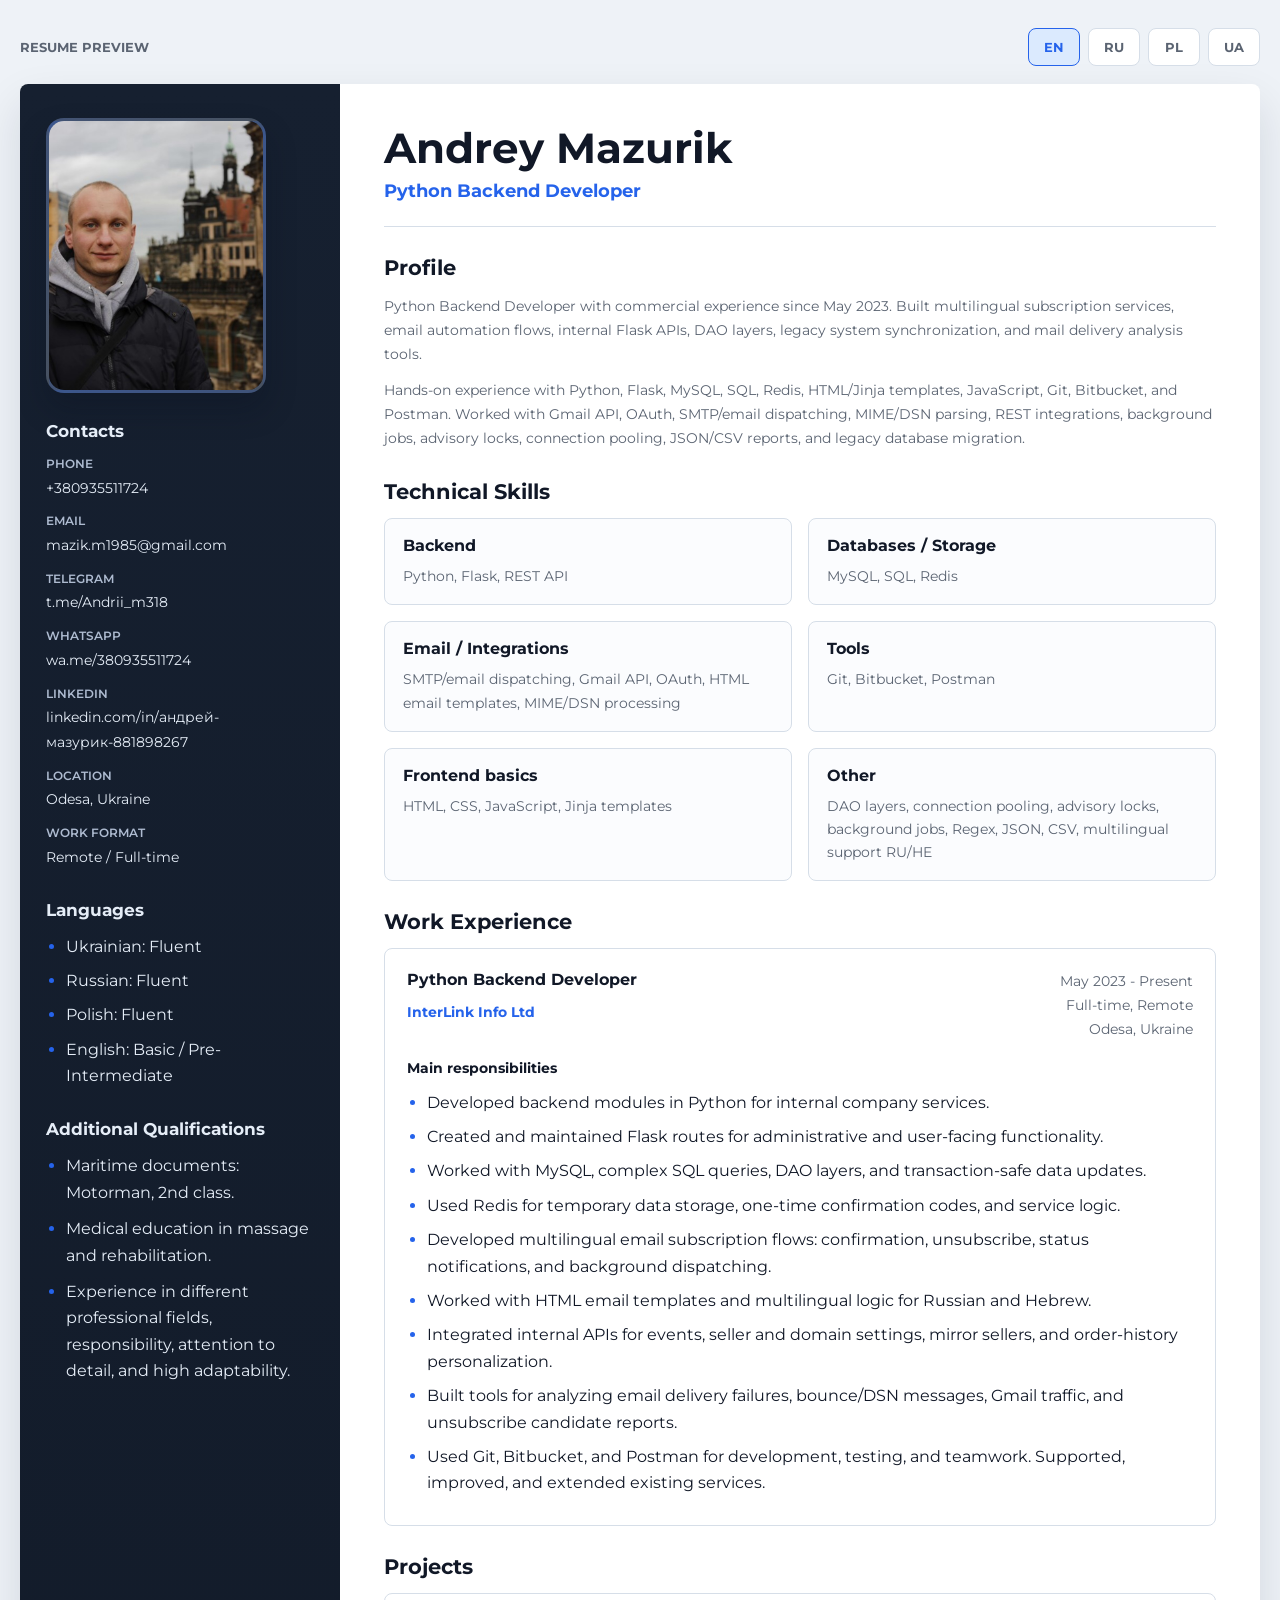
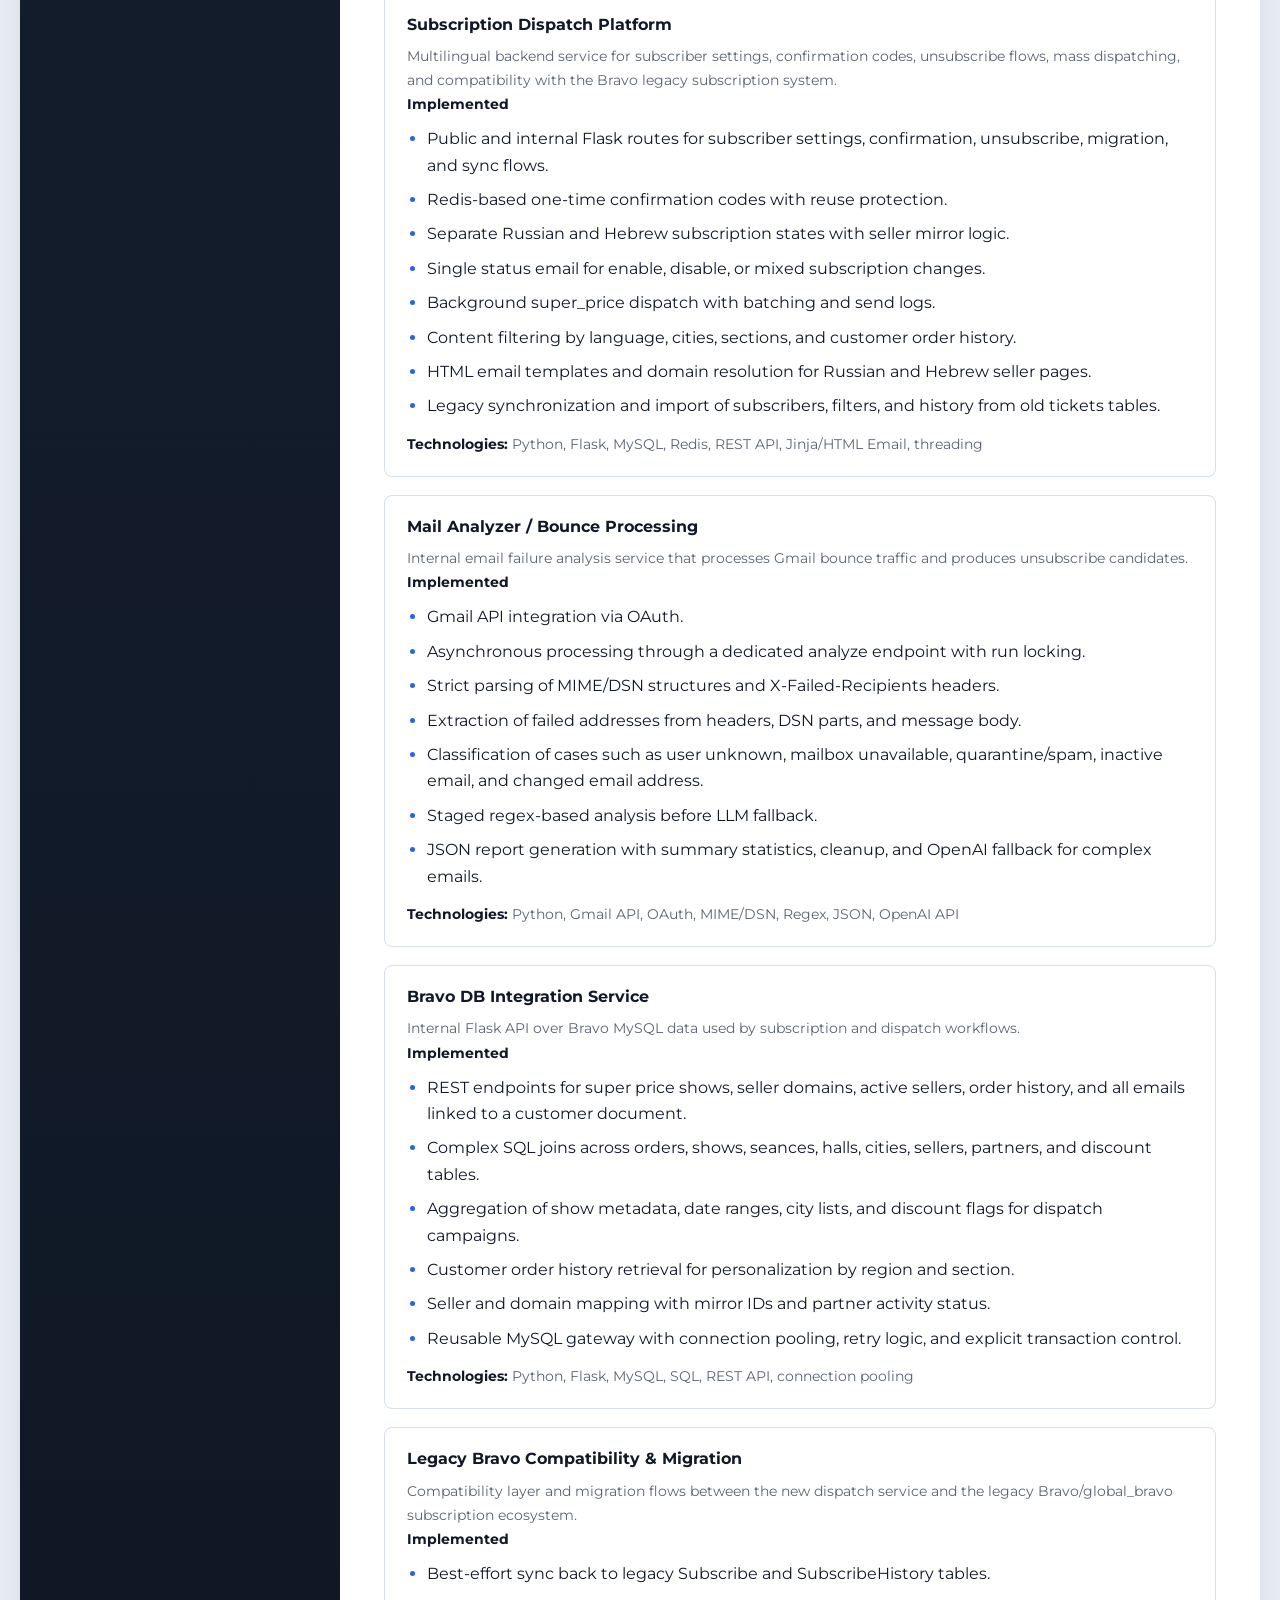
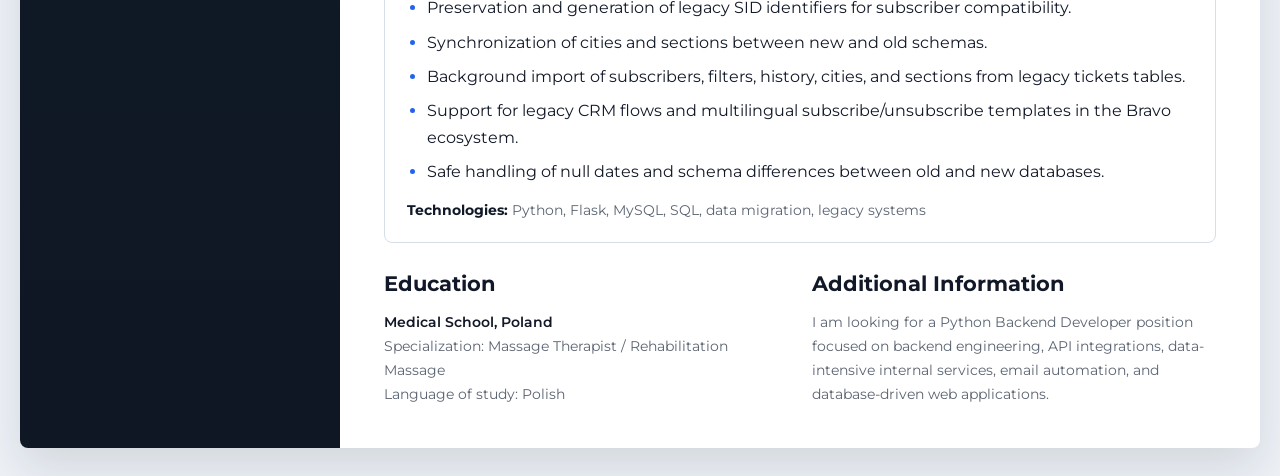
==== docs/en.html @ a4f43baf "Контактные данные!" ====
<!DOCTYPE html>
<html lang="en">
<head>
    <meta charset="UTF-8">
    <meta http-equiv="X-UA-Compatible" content="IE=edge">
    <meta name="viewport" content="width=device-width, initial-scale=1.0">
    <link rel="preconnect" href="https://fonts.googleapis.com">
    <link rel="preconnect" href="https://fonts.gstatic.com" crossorigin>
    <link href="https://fonts.googleapis.com/css2?family=Montserrat:wght@400;500;600;700&display=swap" rel="stylesheet">
    <link rel="stylesheet" href="static/styles/style.css">
    <title>Andrey Mazurik - Python Backend Developer</title>
</head>
<body>
<div class="page">
    <div class="toolbar">
        <p class="toolbar_title">Resume Preview</p>
        <nav class="language_switcher" aria-label="Language switcher">
            
            <a class="language_link active" href="en.html">
                EN
            </a>
            
            <a class="language_link" href="ru.html">
                RU
            </a>
            
            <a class="language_link" href="pl.html">
                PL
            </a>
            
            <a class="language_link" href="ua.html">
                UA
            </a>
            
        </nav>
    </div>

    <div class="main">
        <aside class="sidebar">
            <div class="photo_frame">
                <img
                    class="profile_photo"
                    src="static/images/profile.jpg"
                    alt="Andrey Mazurik"
                >
            </div>

            <div class="sidebar_block">
                <h3 class="sidebar_title">Contacts</h3>
                <div class="contact_list">
                    <p><span class="contact_label">Phone</span><a href="tel:+380935511724" class="contact_link">+380935511724</a></p>
                    <p><span class="contact_label">Email</span><a href="mailto:mazik.m1985@gmail.com" class="contact_link">mazik.m1985@gmail.com</a></p>
                    <p><span class="contact_label">Telegram</span><a href="https://t.me/Andrii_m318" class="contact_link" target="_blank" rel="noopener noreferrer">t.me/Andrii_m318</a></p>
                    <p><span class="contact_label">WhatsApp</span><a href="https://wa.me/380935511724" class="contact_link" target="_blank" rel="noopener noreferrer">wa.me/380935511724</a></p>
                    <p><span class="contact_label">LinkedIn</span><a href="https://www.linkedin.com/in/%D0%B0%D0%BD%D0%B4%D1%80%D0%B5%D0%B9-%D0%BC%D0%B0%D0%B7%D1%83%D1%80%D0%B8%D0%BA-881898267" class="contact_link" target="_blank" rel="noopener noreferrer">linkedin.com/in/андрей-мазурик-881898267</a></p>
                    <p><span class="contact_label">Location</span><span class="contact_text">Odesa, Ukraine</span></p>
                    <p><span class="contact_label">Work format</span><span class="contact_text">Remote / Full-time</span></p>
                </div>
            </div>

            <div class="sidebar_block">
                <h3 class="sidebar_title">Languages</h3>
                <ul class="tag_list">
                    <li>Ukrainian: Fluent</li>
                    <li>Russian: Fluent</li>
                    <li>Polish: Fluent</li>
                    <li>English: Basic / Pre-Intermediate</li>
                </ul>
            </div>

            <div class="sidebar_block">
                <h3 class="sidebar_title">Additional Qualifications</h3>
                <ul class="bullet_list compact">
                    <li>Maritime documents: Motorman, 2nd class.</li>
                    <li>Medical education in massage and rehabilitation.</li>
                    <li>Experience in different professional fields, responsibility, attention to detail, and high adaptability.</li>
                </ul>
            </div>
        </aside>

        <main class="main_content">
            <section class="hero">
                <h1 class="hero_name">Andrey Mazurik</h1>
                <p class="hero_role">Python Backend Developer</p>
            </section>

            <section class="content_section">
                <h2 class="section_title">Profile</h2>
                <p class="lead_text">Python Backend Developer with commercial experience since May 2023. Built multilingual subscription services, email automation flows, internal Flask APIs, DAO layers, legacy system synchronization, and mail delivery analysis tools.</p>
                <p class="body_text">Hands-on experience with Python, Flask, MySQL, SQL, Redis, HTML/Jinja templates, JavaScript, Git, Bitbucket, and Postman. Worked with Gmail API, OAuth, SMTP/email dispatching, MIME/DSN parsing, REST integrations, background jobs, advisory locks, connection pooling, JSON/CSV reports, and legacy database migration.</p>
            </section>

            <section class="content_section">
                <h2 class="section_title">Technical Skills</h2>
                <div class="skill_grid">
                    <div class="skill_group">
                        <h3>Backend</h3>
                        <p>Python, Flask, REST API</p>
                    </div>
                    <div class="skill_group">
                        <h3>Databases / Storage</h3>
                        <p>MySQL, SQL, Redis</p>
                    </div>
                    <div class="skill_group">
                        <h3>Email / Integrations</h3>
                        <p>SMTP/email dispatching, Gmail API, OAuth, HTML email templates, MIME/DSN processing</p>
                    </div>
                    <div class="skill_group">
                        <h3>Tools</h3>
                        <p>Git, Bitbucket, Postman</p>
                    </div>
                    <div class="skill_group">
                        <h3>Frontend basics</h3>
                        <p>HTML, CSS, JavaScript, Jinja templates</p>
                    </div>
                    <div class="skill_group">
                        <h3>Other</h3>
                        <p>DAO layers, connection pooling, advisory locks, background jobs, Regex, JSON, CSV, multilingual support RU/HE</p>
                    </div>
                </div>
            </section>

            <section class="content_section">
                <h2 class="section_title">Work Experience</h2>
                <article class="experience_card">
                    <div class="experience_header">
                        <div>
                            <h3 class="job_title">Python Backend Developer</h3>
                            <p class="company_name">InterLink Info Ltd</p>
                        </div>
                        <div class="job_meta">
                            <p>May 2023 - Present</p>
                            <p>Full-time, Remote</p>
                            <p>Odesa, Ukraine</p>
                        </div>
                    </div>
                    <p class="subheading">Main responsibilities</p>
                    <ul class="bullet_list">
                        <li>Developed backend modules in Python for internal company services.</li>
                        <li>Created and maintained Flask routes for administrative and user-facing functionality.</li>
                        <li>Worked with MySQL, complex SQL queries, DAO layers, and transaction-safe data updates.</li>
                        <li>Used Redis for temporary data storage, one-time confirmation codes, and service logic.</li>
                        <li>Developed multilingual email subscription flows: confirmation, unsubscribe, status notifications, and background dispatching.</li>
                        <li>Worked with HTML email templates and multilingual logic for Russian and Hebrew.</li>
                        <li>Integrated internal APIs for events, seller and domain settings, mirror sellers, and order-history personalization.</li>
                        <li>Built tools for analyzing email delivery failures, bounce/DSN messages, Gmail traffic, and unsubscribe candidate reports.</li>
                        <li>Used Git, Bitbucket, and Postman for development, testing, and teamwork. Supported, improved, and extended existing services.</li>
                    </ul>
                </article>
            </section>

            <section class="content_section">
                <h2 class="section_title">Projects</h2>

                <article class="project_card">
                    <h3 class="project_title">Subscription Dispatch Platform</h3>
                    <p class="body_text">Multilingual backend service for subscriber settings, confirmation codes, unsubscribe flows, mass dispatching, and compatibility with the Bravo legacy subscription system.</p>
                    <p class="subheading">Implemented</p>
                    <ul class="bullet_list">
                        <li>Public and internal Flask routes for subscriber settings, confirmation, unsubscribe, migration, and sync flows.</li>
                        <li>Redis-based one-time confirmation codes with reuse protection.</li>
                        <li>Separate Russian and Hebrew subscription states with seller mirror logic.</li>
                        <li>Single status email for enable, disable, or mixed subscription changes.</li>
                        <li>Background super_price dispatch with batching and send logs.</li>
                        <li>Content filtering by language, cities, sections, and customer order history.</li>
                        <li>HTML email templates and domain resolution for Russian and Hebrew seller pages.</li>
                        <li>Legacy synchronization and import of subscribers, filters, and history from old tickets tables.</li>
                    </ul>
                    <p class="technology_line"><span>Technologies:</span> Python, Flask, MySQL, Redis, REST API, Jinja/HTML Email, threading</p>
                </article>

                <article class="project_card">
                    <h3 class="project_title">Mail Analyzer / Bounce Processing</h3>
                    <p class="body_text">Internal email failure analysis service that processes Gmail bounce traffic and produces unsubscribe candidates.</p>
                    <p class="subheading">Implemented</p>
                    <ul class="bullet_list">
                        <li>Gmail API integration via OAuth.</li>
                        <li>Asynchronous processing through a dedicated analyze endpoint with run locking.</li>
                        <li>Strict parsing of MIME/DSN structures and X-Failed-Recipients headers.</li>
                        <li>Extraction of failed addresses from headers, DSN parts, and message body.</li>
                        <li>Classification of cases such as user unknown, mailbox unavailable, quarantine/spam, inactive email, and changed email address.</li>
                        <li>Staged regex-based analysis before LLM fallback.</li>
                        <li>JSON report generation with summary statistics, cleanup, and OpenAI fallback for complex emails.</li>
                    </ul>
                    <p class="technology_line"><span>Technologies:</span> Python, Gmail API, OAuth, MIME/DSN, Regex, JSON, OpenAI API</p>
                </article>

                <article class="project_card">
                    <h3 class="project_title">Bravo DB Integration Service</h3>
                    <p class="body_text">Internal Flask API over Bravo MySQL data used by subscription and dispatch workflows.</p>
                    <p class="subheading">Implemented</p>
                    <ul class="bullet_list">
                        <li>REST endpoints for super price shows, seller domains, active sellers, order history, and all emails linked to a customer document.</li>
                        <li>Complex SQL joins across orders, shows, seances, halls, cities, sellers, partners, and discount tables.</li>
                        <li>Aggregation of show metadata, date ranges, city lists, and discount flags for dispatch campaigns.</li>
                        <li>Customer order history retrieval for personalization by region and section.</li>
                        <li>Seller and domain mapping with mirror IDs and partner activity status.</li>
                        <li>Reusable MySQL gateway with connection pooling, retry logic, and explicit transaction control.</li>
                    </ul>
                    <p class="technology_line"><span>Technologies:</span> Python, Flask, MySQL, SQL, REST API, connection pooling</p>
                </article>

                <article class="project_card">
                    <h3 class="project_title">Legacy Bravo Compatibility &amp; Migration</h3>
                    <p class="body_text">Compatibility layer and migration flows between the new dispatch service and the legacy Bravo/global_bravo subscription ecosystem.</p>
                    <p class="subheading">Implemented</p>
                    <ul class="bullet_list">
                        <li>Best-effort sync back to legacy Subscribe and SubscribeHistory tables.</li>
                        <li>Preservation and generation of legacy SID identifiers for subscriber compatibility.</li>
                        <li>Synchronization of cities and sections between new and old schemas.</li>
                        <li>Background import of subscribers, filters, history, cities, and sections from legacy tickets tables.</li>
                        <li>Support for legacy CRM flows and multilingual subscribe/unsubscribe templates in the Bravo ecosystem.</li>
                        <li>Safe handling of null dates and schema differences between old and new databases.</li>
                    </ul>
                    <p class="technology_line"><span>Technologies:</span> Python, Flask, MySQL, SQL, data migration, legacy systems</p>
                </article>
            </section>

            <section class="content_section two_column">
                <div>
                    <h2 class="section_title">Education</h2>
                    <p class="body_text strong">Medical School, Poland</p>
                    <p class="body_text">Specialization: Massage Therapist / Rehabilitation Massage</p>
                    <p class="body_text">Language of study: Polish</p>
                </div>
                <div>
                    <h2 class="section_title">Additional Information</h2>
                    <p class="body_text">I am looking for a Python Backend Developer position focused on backend engineering, API integrations, data-intensive internal services, email automation, and database-driven web applications.</p>
                </div>
            </section>
        </main>
    </div>
</div>
</body>
</html>
---- docs/static/styles/style.css ----
:root {
    --page-bg: #eef2f7;
    --surface: #ffffff;
    --sidebar-bg: #162030;
    --sidebar-bg-strong: #0f1724;
    --border: #d6dee8;
    --accent: #2563eb;
    --accent-soft: #dbeafe;
    --text: #111827;
    --text-muted: #5b6472;
    --sidebar-text: #e5edf7;
    --sidebar-muted: #aebbd0;
    --shadow: 0 20px 45px rgba(15, 23, 42, 0.12);
}

* {
    box-sizing: border-box;
}

body {
    margin: 0;
    min-height: 100vh;
    background: var(--page-bg);
    color: var(--text);
    font-family: "Montserrat", sans-serif;
}

a {
    color: inherit;
}

.page {
    width: min(1240px, calc(100% - 32px));
    margin: 28px auto;
}

.toolbar {
    display: flex;
    align-items: center;
    justify-content: space-between;
    gap: 16px;
    margin-bottom: 18px;
}

.toolbar_title {
    margin: 0;
    color: var(--text-muted);
    font-size: 13px;
    font-weight: 700;
    text-transform: uppercase;
}

.language_switcher {
    display: flex;
    flex-wrap: wrap;
    gap: 8px;
}

.language_link {
    display: inline-flex;
    align-items: center;
    justify-content: center;
    min-width: 52px;
    padding: 10px 14px;
    border: 1px solid var(--border);
    border-radius: 8px;
    background: var(--surface);
    color: var(--text-muted);
    text-decoration: none;
    font-size: 13px;
    font-weight: 700;
    transition: 0.2s ease;
}

.language_link:hover,
.language_link.active {
    border-color: var(--accent);
    background: var(--accent-soft);
    color: var(--accent);
}

.main {
    display: grid;
    grid-template-columns: 320px minmax(0, 1fr);
    background: var(--surface);
    border-radius: 8px;
    box-shadow: var(--shadow);
    overflow: hidden;
}

.sidebar {
    padding: 34px 26px;
    background: linear-gradient(180deg, var(--sidebar-bg) 0%, var(--sidebar-bg-strong) 100%);
    color: var(--sidebar-text);
}

.photo_frame {
    width: min(100%, 220px);
    aspect-ratio: 4 / 5;
    margin-bottom: 28px;
    border: 3px solid rgba(255, 255, 255, 0.14);
    border-radius: 18px;
    overflow: hidden;
    background: linear-gradient(135deg, rgba(37, 99, 235, 0.4), rgba(100, 116, 139, 0.25));
    box-shadow: 0 16px 30px rgba(8, 15, 28, 0.28);
}

.profile_photo {
    display: block;
    width: 100%;
    height: 100%;
    object-fit: cover;
    object-position: center 18%;
}

.sidebar_block + .sidebar_block {
    margin-top: 30px;
}

.sidebar_title {
    margin: 0 0 14px;
    font-size: 17px;
    font-weight: 700;
}

.contact_list p {
    margin: 0 0 12px;
    line-height: 1.55;
}

.contact_label {
    display: block;
    margin-bottom: 2px;
    color: var(--sidebar-muted);
    font-size: 12px;
    font-weight: 600;
    text-transform: uppercase;
}

.contact_link,
.contact_text {
    color: var(--sidebar-text);
    font-size: 14px;
    line-height: 1.55;
    text-decoration: none;
    word-break: break-word;
}

.contact_link:hover {
    color: #ffffff;
}

.tag_list,
.bullet_list {
    margin: 0;
    padding-left: 20px;
}

.tag_list li,
.bullet_list li {
    margin-bottom: 8px;
    line-height: 1.65;
}

.tag_list li::marker,
.bullet_list li::marker {
    color: var(--accent);
}

.main_content {
    padding: 42px 44px;
}

.hero {
    padding-bottom: 24px;
    border-bottom: 1px solid var(--border);
}

.hero_name {
    margin: 0;
    font-size: clamp(32px, 4vw, 42px);
    line-height: 1.05;
}

.hero_role {
    margin: 10px 0 0;
    color: var(--accent);
    font-size: 18px;
    font-weight: 700;
}

.content_section {
    padding-top: 28px;
}

.section_title {
    margin: 0 0 14px;
    font-size: 21px;
    font-weight: 700;
}

.lead_text,
.body_text,
.subheading,
.job_meta p,
.company_name,
.technology_line {
    font-size: 14px;
    line-height: 1.72;
}

.lead_text,
.body_text,
.job_meta p,
.technology_line {
    margin: 0;
    color: var(--text-muted);
}

.lead_text + .body_text {
    margin-top: 12px;
}

.strong {
    color: var(--text);
    font-weight: 600;
}

.skill_grid {
    display: grid;
    grid-template-columns: repeat(2, minmax(0, 1fr));
    gap: 16px;
}

.skill_group {
    padding: 16px 18px;
    border: 1px solid var(--border);
    border-radius: 8px;
    background: #fbfcfe;
}

.skill_group h3,
.project_title,
.job_title {
    margin: 0 0 8px;
    font-size: 16px;
    line-height: 1.4;
}

.skill_group p {
    margin: 0;
    color: var(--text-muted);
    font-size: 14px;
    line-height: 1.65;
}

.experience_card,
.project_card {
    padding: 20px 22px;
    border: 1px solid var(--border);
    border-radius: 8px;
    background: #ffffff;
}

.project_card + .project_card {
    margin-top: 18px;
}

.experience_header {
    display: flex;
    align-items: flex-start;
    justify-content: space-between;
    gap: 18px;
    margin-bottom: 14px;
}

.company_name {
    margin: 0;
    color: var(--accent);
    font-weight: 700;
}

.job_meta {
    min-width: 190px;
}

.job_meta p {
    margin: 0;
    text-align: right;
}

.subheading {
    margin: 0 0 10px;
    color: var(--text);
    font-weight: 700;
}

.technology_line {
    margin-top: 12px;
}

.technology_line span {
    color: var(--text);
    font-weight: 700;
}

.two_column {
    display: grid;
    grid-template-columns: repeat(2, minmax(0, 1fr));
    gap: 24px;
}

.compact li {
    margin-bottom: 10px;
}

@media (max-width: 980px) {
    .main {
        grid-template-columns: 1fr;
    }

    .main_content,
    .sidebar {
        padding: 28px 22px;
    }

    .skill_grid,
    .two_column {
        grid-template-columns: 1fr;
    }
}

@media (max-width: 720px) {
    .page {
        width: min(100%, calc(100% - 20px));
        margin: 12px auto 24px;
    }

    .toolbar {
        align-items: flex-start;
        flex-direction: column;
    }

    .experience_header {
        flex-direction: column;
    }

    .job_meta {
        min-width: auto;
    }

    .job_meta p {
        text-align: left;
    }

    .photo_frame {
        width: min(100%, 180px);
    }
}
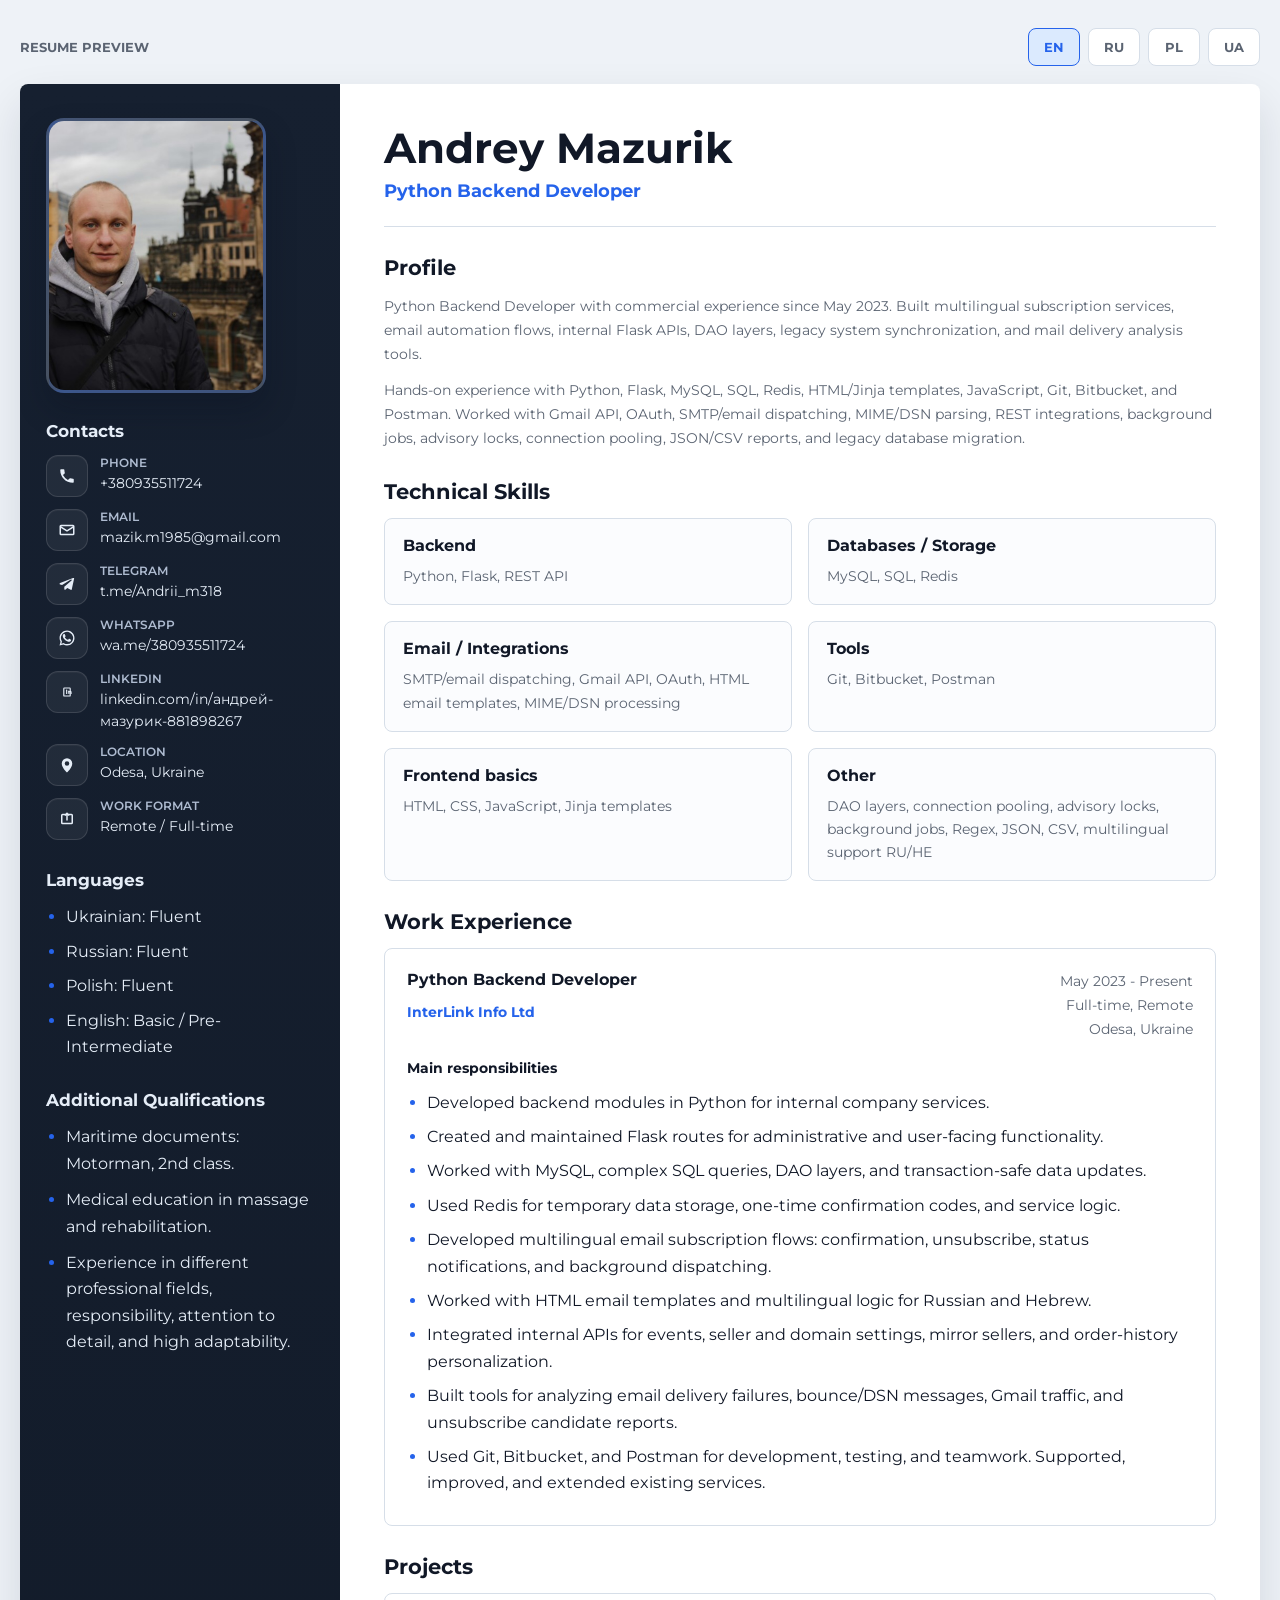
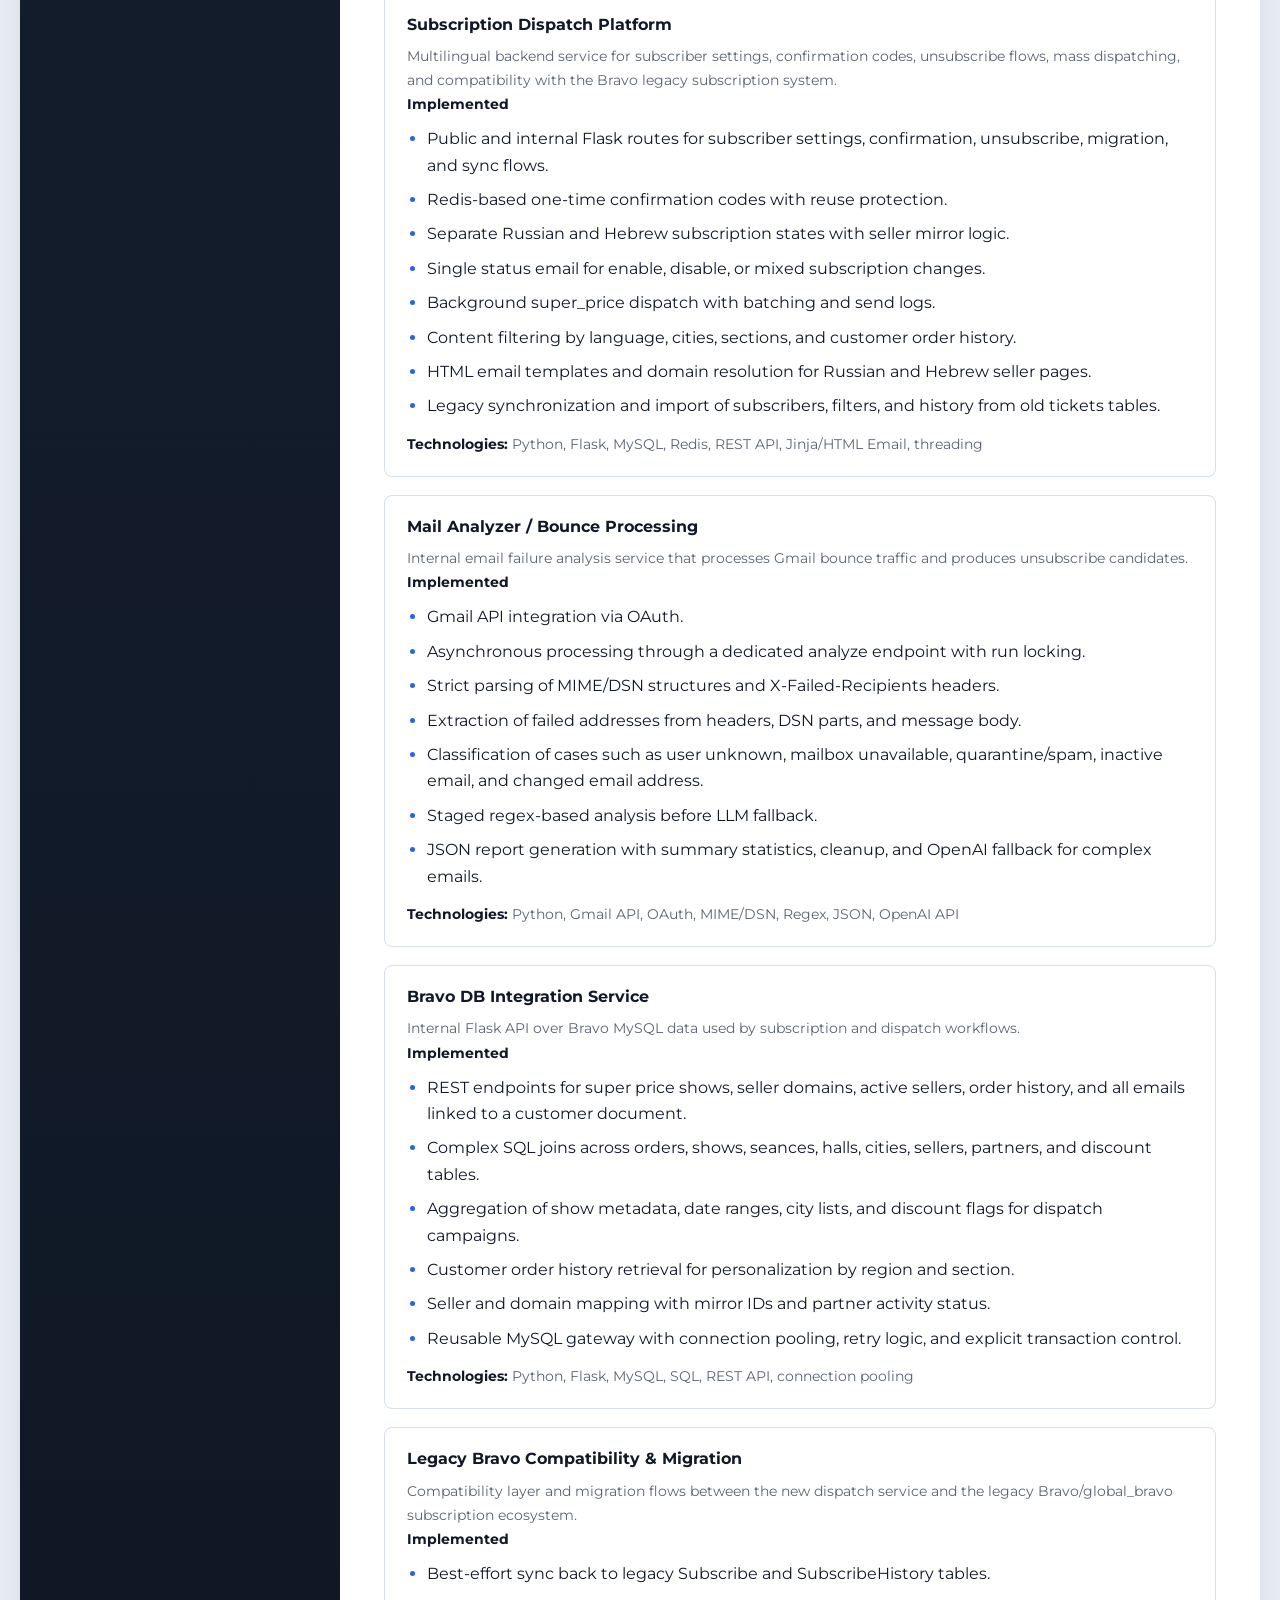
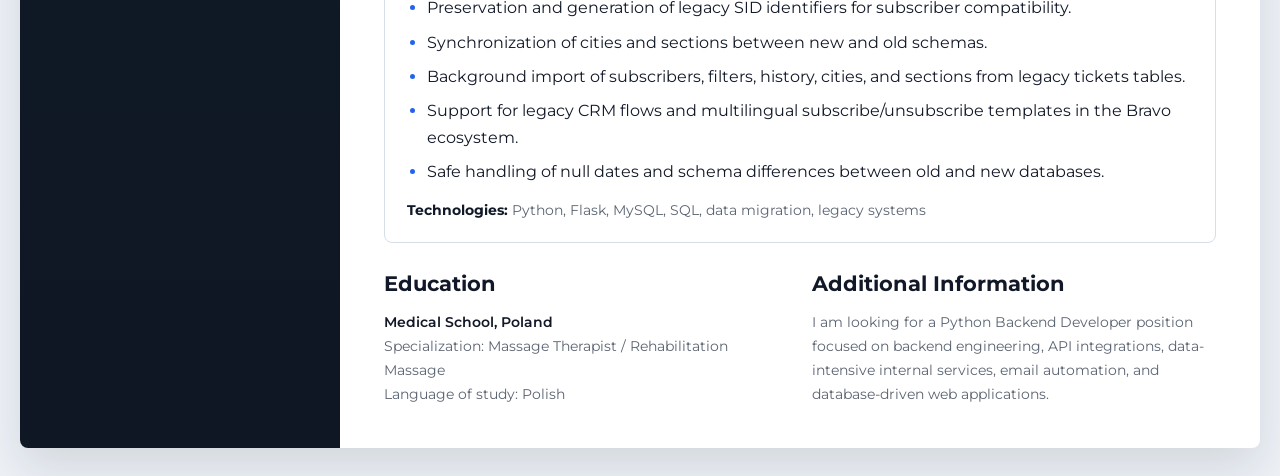
==== commit 372ea884: "Контактные данные правки!" ====
--- a/docs/en.html
+++ b/docs/en.html
@@ -48,13 +48,86 @@
             <div class="sidebar_block">
                 <h3 class="sidebar_title">Contacts</h3>
                 <div class="contact_list">
-                    <p><span class="contact_label">Phone</span><a href="tel:+380935511724" class="contact_link">+380935511724</a></p>
-                    <p><span class="contact_label">Email</span><a href="mailto:mazik.m1985@gmail.com" class="contact_link">mazik.m1985@gmail.com</a></p>
-                    <p><span class="contact_label">Telegram</span><a href="https://t.me/Andrii_m318" class="contact_link" target="_blank" rel="noopener noreferrer">t.me/Andrii_m318</a></p>
-                    <p><span class="contact_label">WhatsApp</span><a href="https://wa.me/380935511724" class="contact_link" target="_blank" rel="noopener noreferrer">wa.me/380935511724</a></p>
-                    <p><span class="contact_label">LinkedIn</span><a href="https://www.linkedin.com/in/%D0%B0%D0%BD%D0%B4%D1%80%D0%B5%D0%B9-%D0%BC%D0%B0%D0%B7%D1%83%D1%80%D0%B8%D0%BA-881898267" class="contact_link" target="_blank" rel="noopener noreferrer">linkedin.com/in/андрей-мазурик-881898267</a></p>
-                    <p><span class="contact_label">Location</span><span class="contact_text">Odesa, Ukraine</span></p>
-                    <p><span class="contact_label">Work format</span><span class="contact_text">Remote / Full-time</span></p>
+                    <div class="contact_item">
+                        <span class="contact_icon" aria-hidden="true">
+                            <svg viewBox="0 0 24 24" focusable="false">
+                                <path d="M6.62 10.79a15.54 15.54 0 0 0 6.59 6.59l2.2-2.2a1 1 0 0 1 1.02-.24 11.36 11.36 0 0 0 3.57.57 1 1 0 0 1 1 1V20a1 1 0 0 1-1 1C10.3 21 3 13.7 3 4a1 1 0 0 1 1-1h3.49a1 1 0 0 1 1 1 11.36 11.36 0 0 0 .57 3.57 1 1 0 0 1-.24 1.02z"/>
+                            </svg>
+                        </span>
+                        <div class="contact_body">
+                            <span class="contact_label">Phone</span>
+                            <a href="tel:+380935511724" class="contact_link">+380935511724</a>
+                        </div>
+                    </div>
+                    <div class="contact_item">
+                        <span class="contact_icon" aria-hidden="true">
+                            <svg viewBox="0 0 24 24" focusable="false">
+                                <path d="M4 5h16a2 2 0 0 1 2 2v10a2 2 0 0 1-2 2H4a2 2 0 0 1-2-2V7a2 2 0 0 1 2-2zm0 2v.01L12 12l8-4.99V7H4zm16 10V9.24l-7.47 4.67a1 1 0 0 1-1.06 0L4 9.24V17z"/>
+                            </svg>
+                        </span>
+                        <div class="contact_body">
+                            <span class="contact_label">Email</span>
+                            <a href="mailto:mazik.m1985@gmail.com" class="contact_link">mazik.m1985@gmail.com</a>
+                        </div>
+                    </div>
+                    <div class="contact_item">
+                        <span class="contact_icon" aria-hidden="true">
+                            <svg viewBox="0 0 24 24" focusable="false">
+                                <path d="M21.5 4.5 18.4 19a1 1 0 0 1-1.46.68l-4.53-2.47-2.32 2.24a1 1 0 0 1-1.69-.72v-3.03L18.1 7.3a.75.75 0 0 0-.92-1.18L5.45 13.44 2.8 12.58a1 1 0 0 1-.03-1.89l17.26-6.65a1 1 0 0 1 1.47 1.11z"/>
+                            </svg>
+                        </span>
+                        <div class="contact_body">
+                            <span class="contact_label">Telegram</span>
+                            <a href="https://t.me/Andrii_m318" class="contact_link" target="_blank" rel="noopener noreferrer">t.me/Andrii_m318</a>
+                        </div>
+                    </div>
+                    <div class="contact_item">
+                        <span class="contact_icon" aria-hidden="true">
+                            <svg viewBox="0 0 24 24" focusable="false">
+                                <path d="M16.76 13.96c-.27-.14-1.6-.79-1.84-.88-.25-.09-.43-.14-.61.14-.18.27-.7.88-.86 1.06-.16.18-.31.2-.58.07-.27-.14-1.12-.41-2.14-1.3-.79-.7-1.33-1.56-1.49-1.82-.16-.27-.02-.41.12-.55.13-.13.27-.31.41-.47.14-.16.18-.27.27-.45.09-.18.05-.34-.02-.48-.07-.14-.61-1.48-.83-2.03-.22-.53-.45-.46-.61-.46h-.52c-.18 0-.48.07-.73.34s-.96.94-.96 2.29.98 2.66 1.11 2.84c.14.18 1.92 2.92 4.64 4.1.65.28 1.16.45 1.56.58.66.21 1.27.18 1.75.11.53-.08 1.6-.65 1.82-1.28.23-.63.23-1.17.16-1.28-.07-.11-.25-.18-.52-.32z"/>
+                                <path d="M12.04 2C6.53 2 2.06 6.46 2.06 11.97c0 1.76.46 3.48 1.34 4.99L2 22l5.19-1.36a9.9 9.9 0 0 0 4.84 1.24H12c5.51 0 9.97-4.46 9.97-9.97S17.55 2 12.04 2zm0 18.15h-.01a8.16 8.16 0 0 1-4.16-1.14l-.3-.18-3.08.81.82-3-.2-.31a8.15 8.15 0 1 1 6.93 3.82z"/>
+                            </svg>
+                        </span>
+                        <div class="contact_body">
+                            <span class="contact_label">WhatsApp</span>
+                            <a href="https://wa.me/380935511724" class="contact_link" target="_blank" rel="noopener noreferrer">wa.me/380935511724</a>
+                        </div>
+                    </div>
+                    <div class="contact_item">
+                        <span class="contact_icon" aria-hidden="true">
+                            <svg viewBox="0 0 24 24" focusable="false">
+                                <path d="M6.94 7.5A1.56 1.56 0 0 1 8.5 5.94h7A1.56 1.56 0 0 1 17.06 7.5v9A1.56 1.56 0 0 1 15.5 18.06h-7a1.56 1.56 0 0 1-1.56-1.56zm1.56-.06v9.12h7V7.44z"/>
+                                <path d="M10.78 10.45h1.52v4.1h-1.52zM11.54 8.83a.88.88 0 1 1 0 1.76.88.88 0 0 1 0-1.76zM13.35 10.45h1.46v.56h.02c.2-.38.71-.78 1.47-.78 1.57 0 1.86 1.03 1.86 2.38v1.94H16.64v-1.72c0-.41-.01-.94-.57-.94-.57 0-.66.45-.66.91v1.75h-1.52z"/>
+                            </svg>
+                        </span>
+                        <div class="contact_body">
+                            <span class="contact_label">LinkedIn</span>
+                            <a href="https://www.linkedin.com/in/%D0%B0%D0%BD%D0%B4%D1%80%D0%B5%D0%B9-%D0%BC%D0%B0%D0%B7%D1%83%D1%80%D0%B8%D0%BA-881898267" class="contact_link" target="_blank" rel="noopener noreferrer">linkedin.com/in/андрей-мазурик-881898267</a>
+                        </div>
+                    </div>
+                    <div class="contact_item">
+                        <span class="contact_icon" aria-hidden="true">
+                            <svg viewBox="0 0 24 24" focusable="false">
+                                <path d="M12 22s7-6.03 7-12a7 7 0 1 0-14 0c0 5.97 7 12 7 12zm0-9a3 3 0 1 1 0-6 3 3 0 0 1 0 6z"/>
+                            </svg>
+                        </span>
+                        <div class="contact_body">
+                            <span class="contact_label">Location</span>
+                            <span class="contact_text">Odesa, Ukraine</span>
+                        </div>
+                    </div>
+                    <div class="contact_item">
+                        <span class="contact_icon" aria-hidden="true">
+                            <svg viewBox="0 0 24 24" focusable="false">
+                                <path d="M4 7a2 2 0 0 1 2-2h7v2H6v10h12V7h-7V5h7a2 2 0 0 1 2 2v10a2 2 0 0 1-2 2H6a2 2 0 0 1-2-2z"/>
+                                <path d="M12 3 8.5 6.5l1.41 1.41L11 6.83V14h2V6.83l1.09 1.08 1.41-1.41z"/>
+                            </svg>
+                        </span>
+                        <div class="contact_body">
+                            <span class="contact_label">Work format</span>
+                            <span class="contact_text">Remote / Full-time</span>
+                        </div>
+                    </div>
                 </div>
             </div>
 
--- a/docs/static/styles/style.css
+++ b/docs/static/styles/style.css
@@ -123,14 +123,44 @@
     font-weight: 700;
 }
 
-.contact_list p {
-    margin: 0 0 12px;
-    line-height: 1.55;
+.contact_list {
+    display: grid;
+    gap: 12px;
+}
+
+.contact_item {
+    display: grid;
+    grid-template-columns: 42px minmax(0, 1fr);
+    gap: 12px;
+    align-items: start;
+}
+
+.contact_icon {
+    display: inline-flex;
+    align-items: center;
+    justify-content: center;
+    width: 42px;
+    height: 42px;
+    border: 1px solid rgba(255, 255, 255, 0.12);
+    border-radius: 12px;
+    background: rgba(255, 255, 255, 0.06);
+    color: var(--sidebar-text);
+    box-shadow: inset 0 1px 0 rgba(255, 255, 255, 0.04);
+}
+
+.contact_icon svg {
+    width: 18px;
+    height: 18px;
+    fill: currentColor;
+}
+
+.contact_body {
+    min-width: 0;
 }
 
 .contact_label {
     display: block;
-    margin-bottom: 2px;
+    margin-bottom: 3px;
     color: var(--sidebar-muted);
     font-size: 12px;
     font-weight: 600;
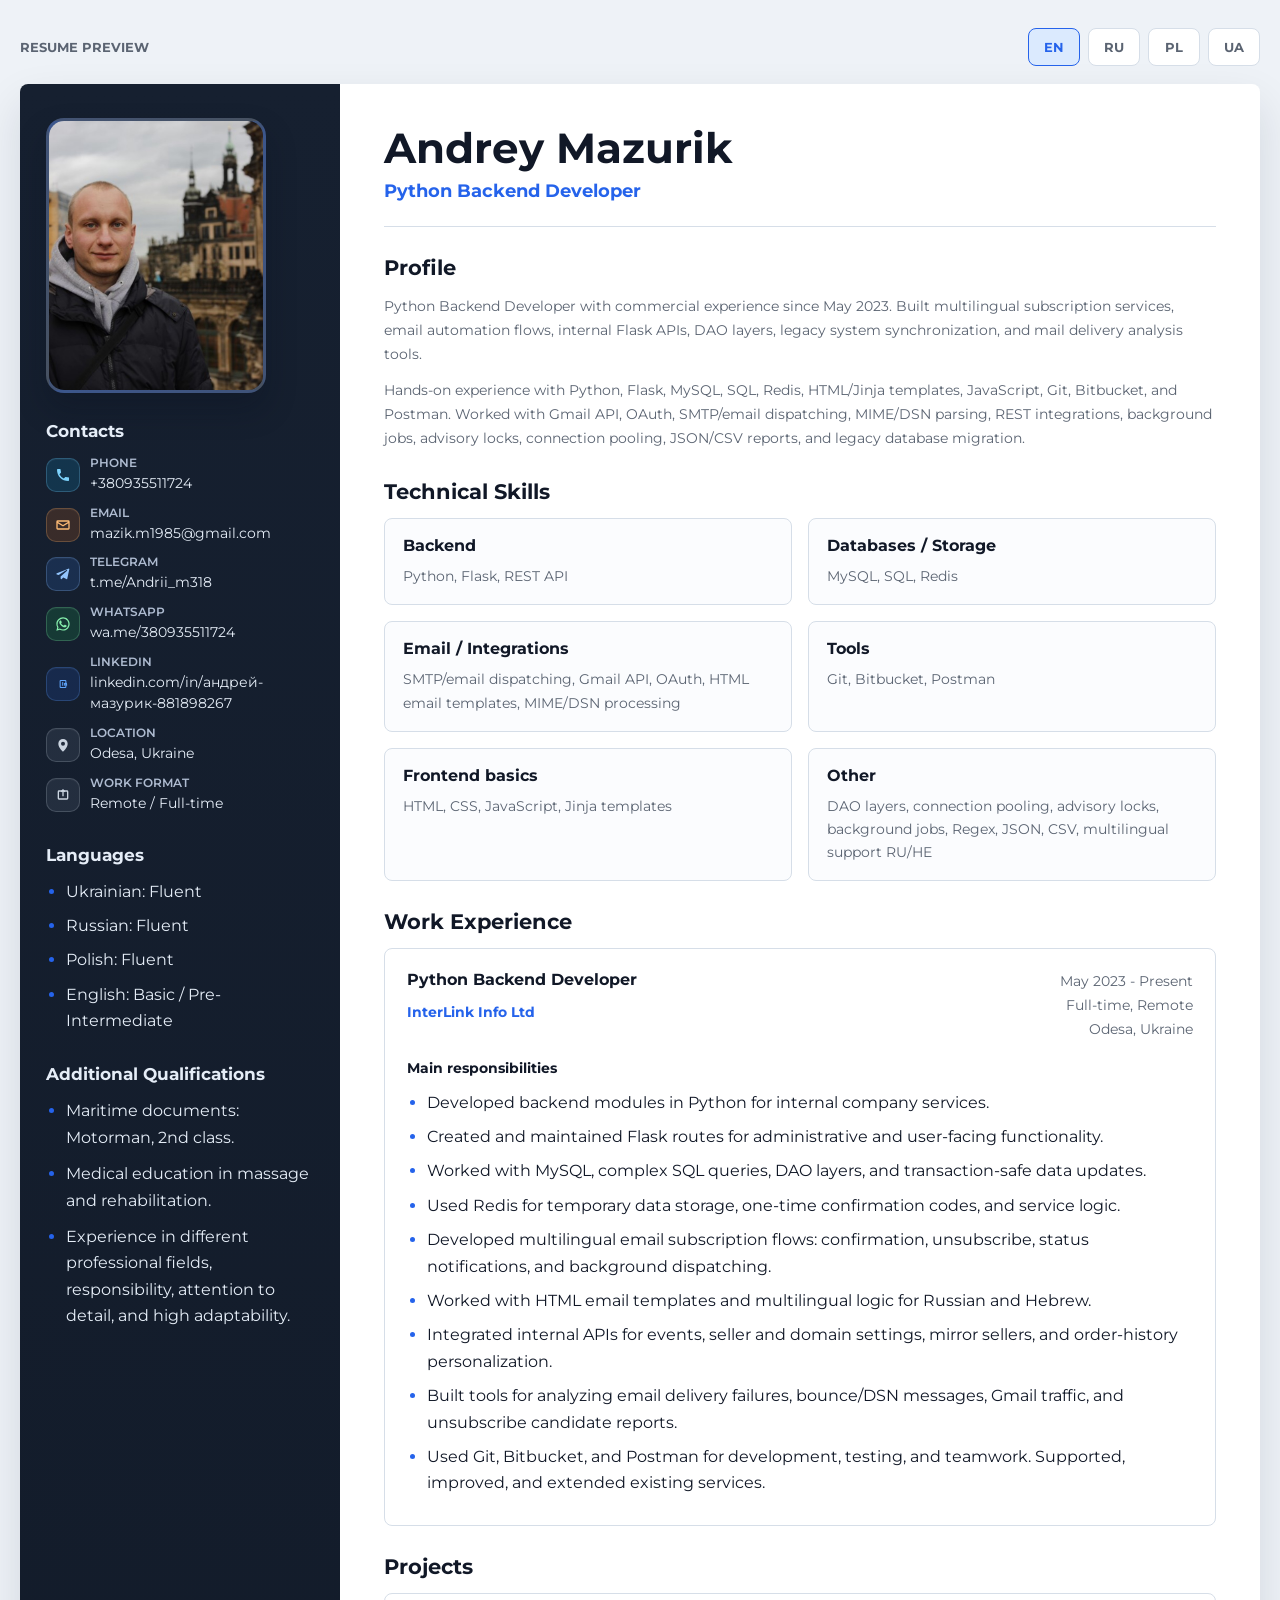
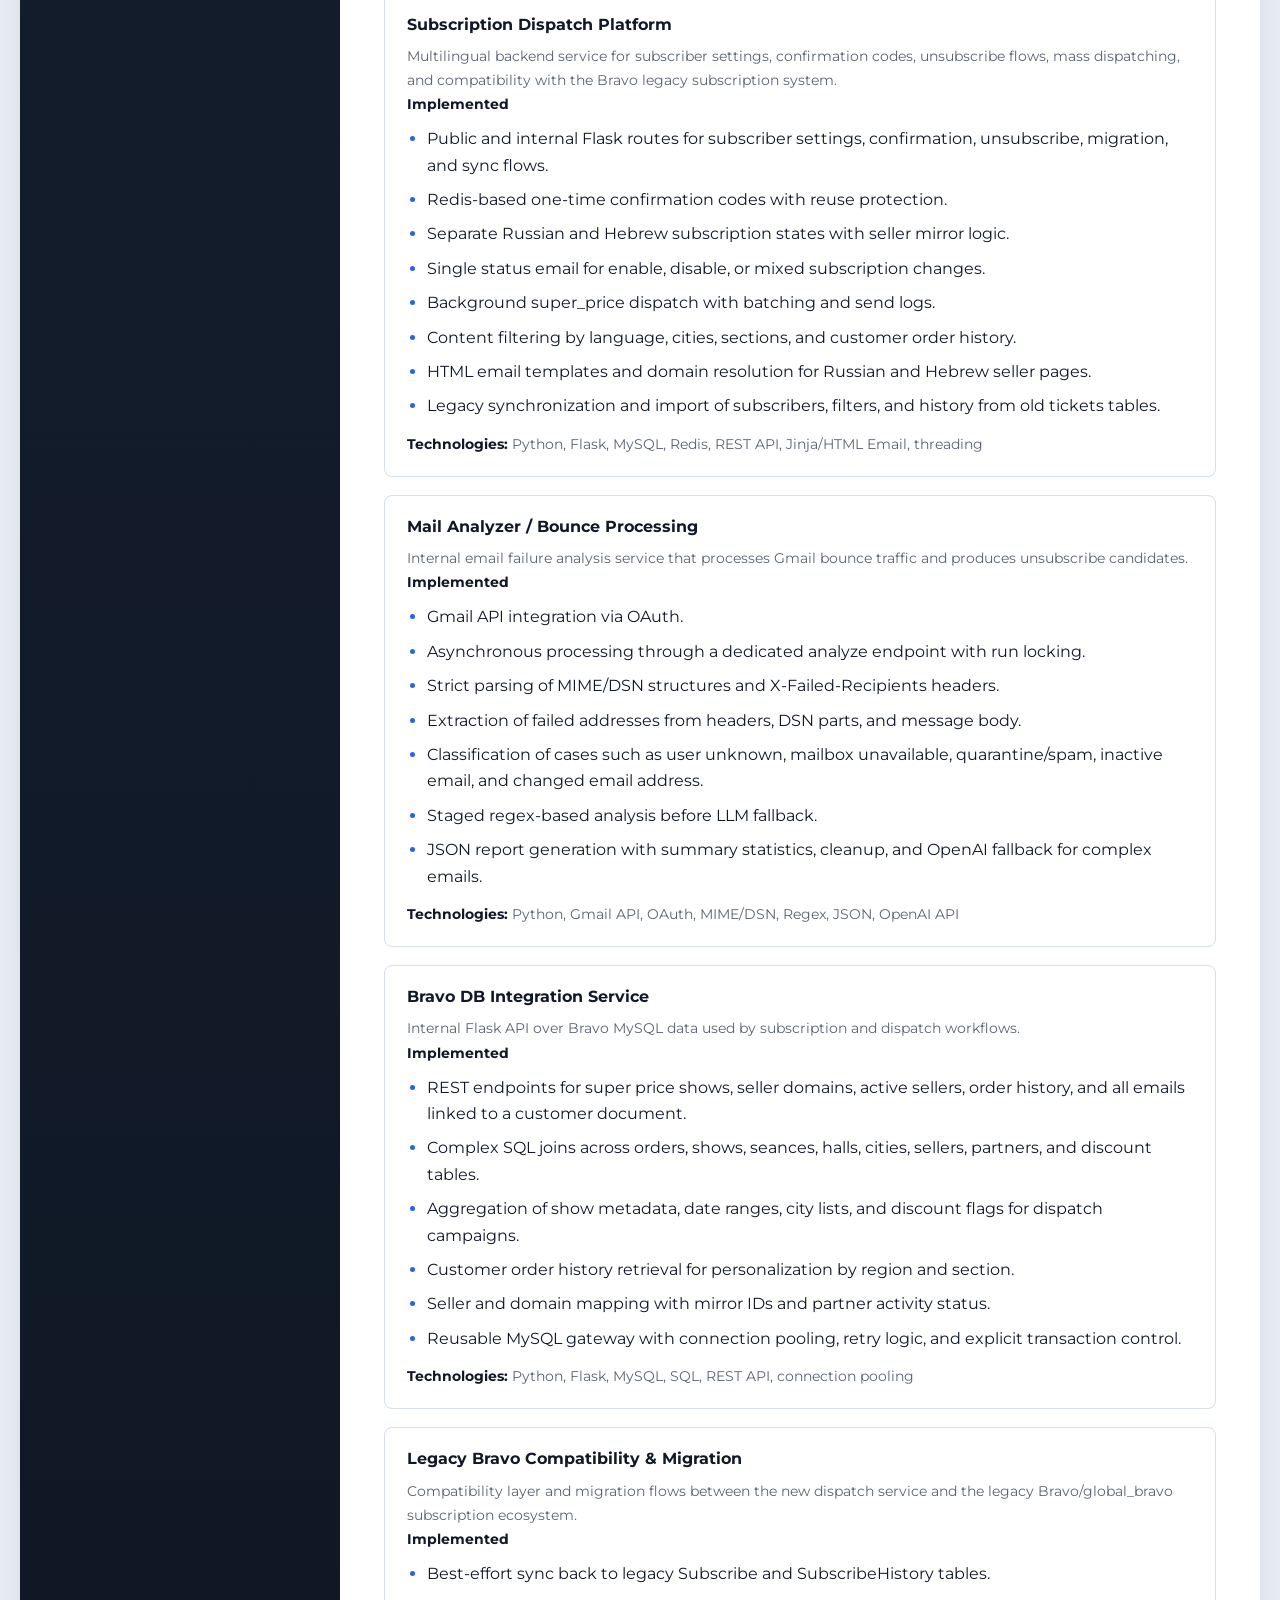
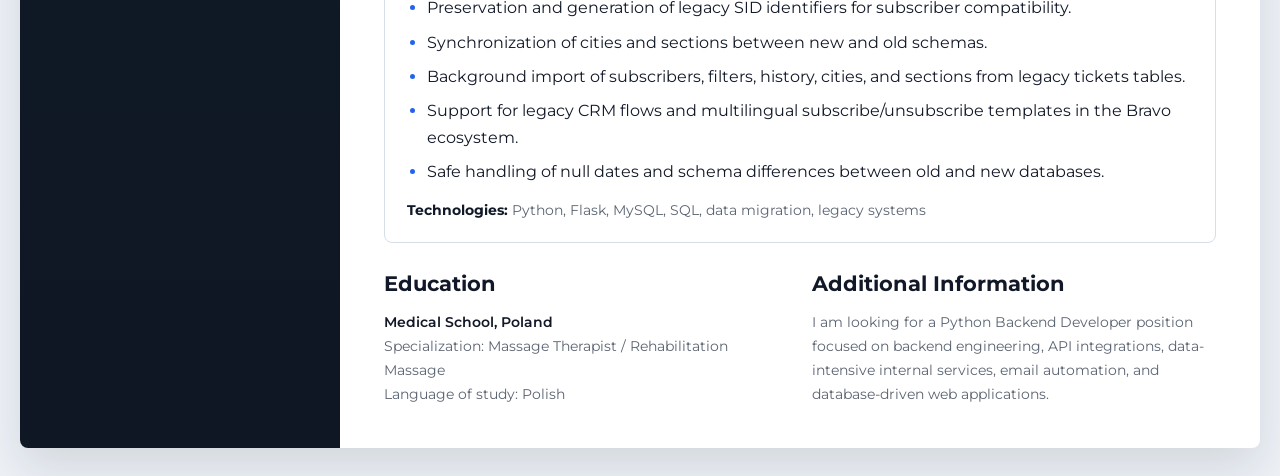
==== commit 50c08fe6: "Контактные данные правки 2!" ====
--- a/docs/en.html
+++ b/docs/en.html
@@ -48,10 +48,10 @@
             <div class="sidebar_block">
                 <h3 class="sidebar_title">Contacts</h3>
                 <div class="contact_list">
-                    <div class="contact_item">
-                        <span class="contact_icon" aria-hidden="true">
-                            <svg viewBox="0 0 24 24" focusable="false">
-                                <path d="M6.62 10.79a15.54 15.54 0 0 0 6.59 6.59l2.2-2.2a1 1 0 0 1 1.02-.24 11.36 11.36 0 0 0 3.57.57 1 1 0 0 1 1 1V20a1 1 0 0 1-1 1C10.3 21 3 13.7 3 4a1 1 0 0 1 1-1h3.49a1 1 0 0 1 1 1 11.36 11.36 0 0 0 .57 3.57 1 1 0 0 1-.24 1.02z"/>
+                    <div class="contact_item contact_item--phone">
+                        <span class="contact_icon" aria-hidden="true">
+                            <svg width="16" height="16" viewBox="0 0 24 24" focusable="false">
+                                <path fill="currentColor" d="M6.62 10.79a15.54 15.54 0 0 0 6.59 6.59l2.2-2.2a1 1 0 0 1 1.02-.24 11.36 11.36 0 0 0 3.57.57 1 1 0 0 1 1 1V20a1 1 0 0 1-1 1C10.3 21 3 13.7 3 4a1 1 0 0 1 1-1h3.49a1 1 0 0 1 1 1 11.36 11.36 0 0 0 .57 3.57 1 1 0 0 1-.24 1.02z"/>
                             </svg>
                         </span>
                         <div class="contact_body">
@@ -59,10 +59,10 @@
                             <a href="tel:+380935511724" class="contact_link">+380935511724</a>
                         </div>
                     </div>
-                    <div class="contact_item">
-                        <span class="contact_icon" aria-hidden="true">
-                            <svg viewBox="0 0 24 24" focusable="false">
-                                <path d="M4 5h16a2 2 0 0 1 2 2v10a2 2 0 0 1-2 2H4a2 2 0 0 1-2-2V7a2 2 0 0 1 2-2zm0 2v.01L12 12l8-4.99V7H4zm16 10V9.24l-7.47 4.67a1 1 0 0 1-1.06 0L4 9.24V17z"/>
+                    <div class="contact_item contact_item--email">
+                        <span class="contact_icon" aria-hidden="true">
+                            <svg width="16" height="16" viewBox="0 0 24 24" focusable="false">
+                                <path fill="currentColor" d="M4 5h16a2 2 0 0 1 2 2v10a2 2 0 0 1-2 2H4a2 2 0 0 1-2-2V7a2 2 0 0 1 2-2zm0 2v.01L12 12l8-4.99V7H4zm16 10V9.24l-7.47 4.67a1 1 0 0 1-1.06 0L4 9.24V17z"/>
                             </svg>
                         </span>
                         <div class="contact_body">
@@ -70,10 +70,10 @@
                             <a href="mailto:mazik.m1985@gmail.com" class="contact_link">mazik.m1985@gmail.com</a>
                         </div>
                     </div>
-                    <div class="contact_item">
-                        <span class="contact_icon" aria-hidden="true">
-                            <svg viewBox="0 0 24 24" focusable="false">
-                                <path d="M21.5 4.5 18.4 19a1 1 0 0 1-1.46.68l-4.53-2.47-2.32 2.24a1 1 0 0 1-1.69-.72v-3.03L18.1 7.3a.75.75 0 0 0-.92-1.18L5.45 13.44 2.8 12.58a1 1 0 0 1-.03-1.89l17.26-6.65a1 1 0 0 1 1.47 1.11z"/>
+                    <div class="contact_item contact_item--telegram">
+                        <span class="contact_icon" aria-hidden="true">
+                            <svg width="16" height="16" viewBox="0 0 24 24" focusable="false">
+                                <path fill="currentColor" d="M21.5 4.5 18.4 19a1 1 0 0 1-1.46.68l-4.53-2.47-2.32 2.24a1 1 0 0 1-1.69-.72v-3.03L18.1 7.3a.75.75 0 0 0-.92-1.18L5.45 13.44 2.8 12.58a1 1 0 0 1-.03-1.89l17.26-6.65a1 1 0 0 1 1.47 1.11z"/>
                             </svg>
                         </span>
                         <div class="contact_body">
@@ -81,11 +81,11 @@
                             <a href="https://t.me/Andrii_m318" class="contact_link" target="_blank" rel="noopener noreferrer">t.me/Andrii_m318</a>
                         </div>
                     </div>
-                    <div class="contact_item">
-                        <span class="contact_icon" aria-hidden="true">
-                            <svg viewBox="0 0 24 24" focusable="false">
-                                <path d="M16.76 13.96c-.27-.14-1.6-.79-1.84-.88-.25-.09-.43-.14-.61.14-.18.27-.7.88-.86 1.06-.16.18-.31.2-.58.07-.27-.14-1.12-.41-2.14-1.3-.79-.7-1.33-1.56-1.49-1.82-.16-.27-.02-.41.12-.55.13-.13.27-.31.41-.47.14-.16.18-.27.27-.45.09-.18.05-.34-.02-.48-.07-.14-.61-1.48-.83-2.03-.22-.53-.45-.46-.61-.46h-.52c-.18 0-.48.07-.73.34s-.96.94-.96 2.29.98 2.66 1.11 2.84c.14.18 1.92 2.92 4.64 4.1.65.28 1.16.45 1.56.58.66.21 1.27.18 1.75.11.53-.08 1.6-.65 1.82-1.28.23-.63.23-1.17.16-1.28-.07-.11-.25-.18-.52-.32z"/>
-                                <path d="M12.04 2C6.53 2 2.06 6.46 2.06 11.97c0 1.76.46 3.48 1.34 4.99L2 22l5.19-1.36a9.9 9.9 0 0 0 4.84 1.24H12c5.51 0 9.97-4.46 9.97-9.97S17.55 2 12.04 2zm0 18.15h-.01a8.16 8.16 0 0 1-4.16-1.14l-.3-.18-3.08.81.82-3-.2-.31a8.15 8.15 0 1 1 6.93 3.82z"/>
+                    <div class="contact_item contact_item--whatsapp">
+                        <span class="contact_icon" aria-hidden="true">
+                            <svg width="16" height="16" viewBox="0 0 24 24" focusable="false">
+                                <path fill="currentColor" d="M16.76 13.96c-.27-.14-1.6-.79-1.84-.88-.25-.09-.43-.14-.61.14-.18.27-.7.88-.86 1.06-.16.18-.31.2-.58.07-.27-.14-1.12-.41-2.14-1.3-.79-.7-1.33-1.56-1.49-1.82-.16-.27-.02-.41.12-.55.13-.13.27-.31.41-.47.14-.16.18-.27.27-.45.09-.18.05-.34-.02-.48-.07-.14-.61-1.48-.83-2.03-.22-.53-.45-.46-.61-.46h-.52c-.18 0-.48.07-.73.34s-.96.94-.96 2.29.98 2.66 1.11 2.84c.14.18 1.92 2.92 4.64 4.1.65.28 1.16.45 1.56.58.66.21 1.27.18 1.75.11.53-.08 1.6-.65 1.82-1.28.23-.63.23-1.17.16-1.28-.07-.11-.25-.18-.52-.32z"/>
+                                <path fill="currentColor" d="M12.04 2C6.53 2 2.06 6.46 2.06 11.97c0 1.76.46 3.48 1.34 4.99L2 22l5.19-1.36a9.9 9.9 0 0 0 4.84 1.24H12c5.51 0 9.97-4.46 9.97-9.97S17.55 2 12.04 2zm0 18.15h-.01a8.16 8.16 0 0 1-4.16-1.14l-.3-.18-3.08.81.82-3-.2-.31a8.15 8.15 0 1 1 6.93 3.82z"/>
                             </svg>
                         </span>
                         <div class="contact_body">
@@ -93,11 +93,11 @@
                             <a href="https://wa.me/380935511724" class="contact_link" target="_blank" rel="noopener noreferrer">wa.me/380935511724</a>
                         </div>
                     </div>
-                    <div class="contact_item">
-                        <span class="contact_icon" aria-hidden="true">
-                            <svg viewBox="0 0 24 24" focusable="false">
-                                <path d="M6.94 7.5A1.56 1.56 0 0 1 8.5 5.94h7A1.56 1.56 0 0 1 17.06 7.5v9A1.56 1.56 0 0 1 15.5 18.06h-7a1.56 1.56 0 0 1-1.56-1.56zm1.56-.06v9.12h7V7.44z"/>
-                                <path d="M10.78 10.45h1.52v4.1h-1.52zM11.54 8.83a.88.88 0 1 1 0 1.76.88.88 0 0 1 0-1.76zM13.35 10.45h1.46v.56h.02c.2-.38.71-.78 1.47-.78 1.57 0 1.86 1.03 1.86 2.38v1.94H16.64v-1.72c0-.41-.01-.94-.57-.94-.57 0-.66.45-.66.91v1.75h-1.52z"/>
+                    <div class="contact_item contact_item--linkedin">
+                        <span class="contact_icon" aria-hidden="true">
+                            <svg width="16" height="16" viewBox="0 0 24 24" focusable="false">
+                                <path fill="currentColor" d="M6.94 7.5A1.56 1.56 0 0 1 8.5 5.94h7A1.56 1.56 0 0 1 17.06 7.5v9A1.56 1.56 0 0 1 15.5 18.06h-7a1.56 1.56 0 0 1-1.56-1.56zm1.56-.06v9.12h7V7.44z"/>
+                                <path fill="currentColor" d="M10.78 10.45h1.52v4.1h-1.52zM11.54 8.83a.88.88 0 1 1 0 1.76.88.88 0 0 1 0-1.76zM13.35 10.45h1.46v.56h.02c.2-.38.71-.78 1.47-.78 1.57 0 1.86 1.03 1.86 2.38v1.94H16.64v-1.72c0-.41-.01-.94-.57-.94-.57 0-.66.45-.66.91v1.75h-1.52z"/>
                             </svg>
                         </span>
                         <div class="contact_body">
@@ -105,10 +105,10 @@
                             <a href="https://www.linkedin.com/in/%D0%B0%D0%BD%D0%B4%D1%80%D0%B5%D0%B9-%D0%BC%D0%B0%D0%B7%D1%83%D1%80%D0%B8%D0%BA-881898267" class="contact_link" target="_blank" rel="noopener noreferrer">linkedin.com/in/андрей-мазурик-881898267</a>
                         </div>
                     </div>
-                    <div class="contact_item">
-                        <span class="contact_icon" aria-hidden="true">
-                            <svg viewBox="0 0 24 24" focusable="false">
-                                <path d="M12 22s7-6.03 7-12a7 7 0 1 0-14 0c0 5.97 7 12 7 12zm0-9a3 3 0 1 1 0-6 3 3 0 0 1 0 6z"/>
+                    <div class="contact_item contact_item--location">
+                        <span class="contact_icon" aria-hidden="true">
+                            <svg width="16" height="16" viewBox="0 0 24 24" focusable="false">
+                                <path fill="currentColor" d="M12 22s7-6.03 7-12a7 7 0 1 0-14 0c0 5.97 7 12 7 12zm0-9a3 3 0 1 1 0-6 3 3 0 0 1 0 6z"/>
                             </svg>
                         </span>
                         <div class="contact_body">
@@ -116,11 +116,11 @@
                             <span class="contact_text">Odesa, Ukraine</span>
                         </div>
                     </div>
-                    <div class="contact_item">
-                        <span class="contact_icon" aria-hidden="true">
-                            <svg viewBox="0 0 24 24" focusable="false">
-                                <path d="M4 7a2 2 0 0 1 2-2h7v2H6v10h12V7h-7V5h7a2 2 0 0 1 2 2v10a2 2 0 0 1-2 2H6a2 2 0 0 1-2-2z"/>
-                                <path d="M12 3 8.5 6.5l1.41 1.41L11 6.83V14h2V6.83l1.09 1.08 1.41-1.41z"/>
+                    <div class="contact_item contact_item--work">
+                        <span class="contact_icon" aria-hidden="true">
+                            <svg width="16" height="16" viewBox="0 0 24 24" focusable="false">
+                                <path fill="currentColor" d="M4 7a2 2 0 0 1 2-2h7v2H6v10h12V7h-7V5h7a2 2 0 0 1 2 2v10a2 2 0 0 1-2 2H6a2 2 0 0 1-2-2z"/>
+                                <path fill="currentColor" d="M12 3 8.5 6.5l1.41 1.41L11 6.83V14h2V6.83l1.09 1.08 1.41-1.41z"/>
                             </svg>
                         </span>
                         <div class="contact_body">
--- a/docs/static/styles/style.css
+++ b/docs/static/styles/style.css
@@ -125,33 +125,35 @@
 
 .contact_list {
     display: grid;
-    gap: 12px;
+    gap: 10px;
 }
 
 .contact_item {
     display: grid;
-    grid-template-columns: 42px minmax(0, 1fr);
-    gap: 12px;
-    align-items: start;
+    grid-template-columns: 34px minmax(0, 1fr);
+    gap: 10px;
+    align-items: center;
 }
 
 .contact_icon {
     display: inline-flex;
     align-items: center;
     justify-content: center;
-    width: 42px;
-    height: 42px;
-    border: 1px solid rgba(255, 255, 255, 0.12);
-    border-radius: 12px;
-    background: rgba(255, 255, 255, 0.06);
+    width: 34px;
+    height: 34px;
+    border: 1px solid rgba(255, 255, 255, 0.08);
+    border-radius: 10px;
+    background: rgba(255, 255, 255, 0.05);
     color: var(--sidebar-text);
     box-shadow: inset 0 1px 0 rgba(255, 255, 255, 0.04);
+    flex: 0 0 34px;
 }
 
 .contact_icon svg {
-    width: 18px;
-    height: 18px;
-    fill: currentColor;
+    display: block;
+    width: 16px;
+    height: 16px;
+    overflow: visible;
 }
 
 .contact_body {
@@ -178,6 +180,43 @@
 
 .contact_link:hover {
     color: #ffffff;
+}
+
+.contact_item--phone .contact_icon {
+    color: #7dd3fc;
+    background: rgba(14, 165, 233, 0.16);
+    border-color: rgba(125, 211, 252, 0.24);
+}
+
+.contact_item--email .contact_icon {
+    color: #fdba74;
+    background: rgba(249, 115, 22, 0.16);
+    border-color: rgba(253, 186, 116, 0.24);
+}
+
+.contact_item--telegram .contact_icon {
+    color: #93c5fd;
+    background: rgba(59, 130, 246, 0.16);
+    border-color: rgba(147, 197, 253, 0.24);
+}
+
+.contact_item--whatsapp .contact_icon {
+    color: #86efac;
+    background: rgba(34, 197, 94, 0.16);
+    border-color: rgba(134, 239, 172, 0.24);
+}
+
+.contact_item--linkedin .contact_icon {
+    color: #60a5fa;
+    background: rgba(37, 99, 235, 0.16);
+    border-color: rgba(96, 165, 250, 0.24);
+}
+
+.contact_item--location .contact_icon,
+.contact_item--work .contact_icon {
+    color: #cbd5e1;
+    background: rgba(148, 163, 184, 0.12);
+    border-color: rgba(203, 213, 225, 0.2);
 }
 
 .tag_list,
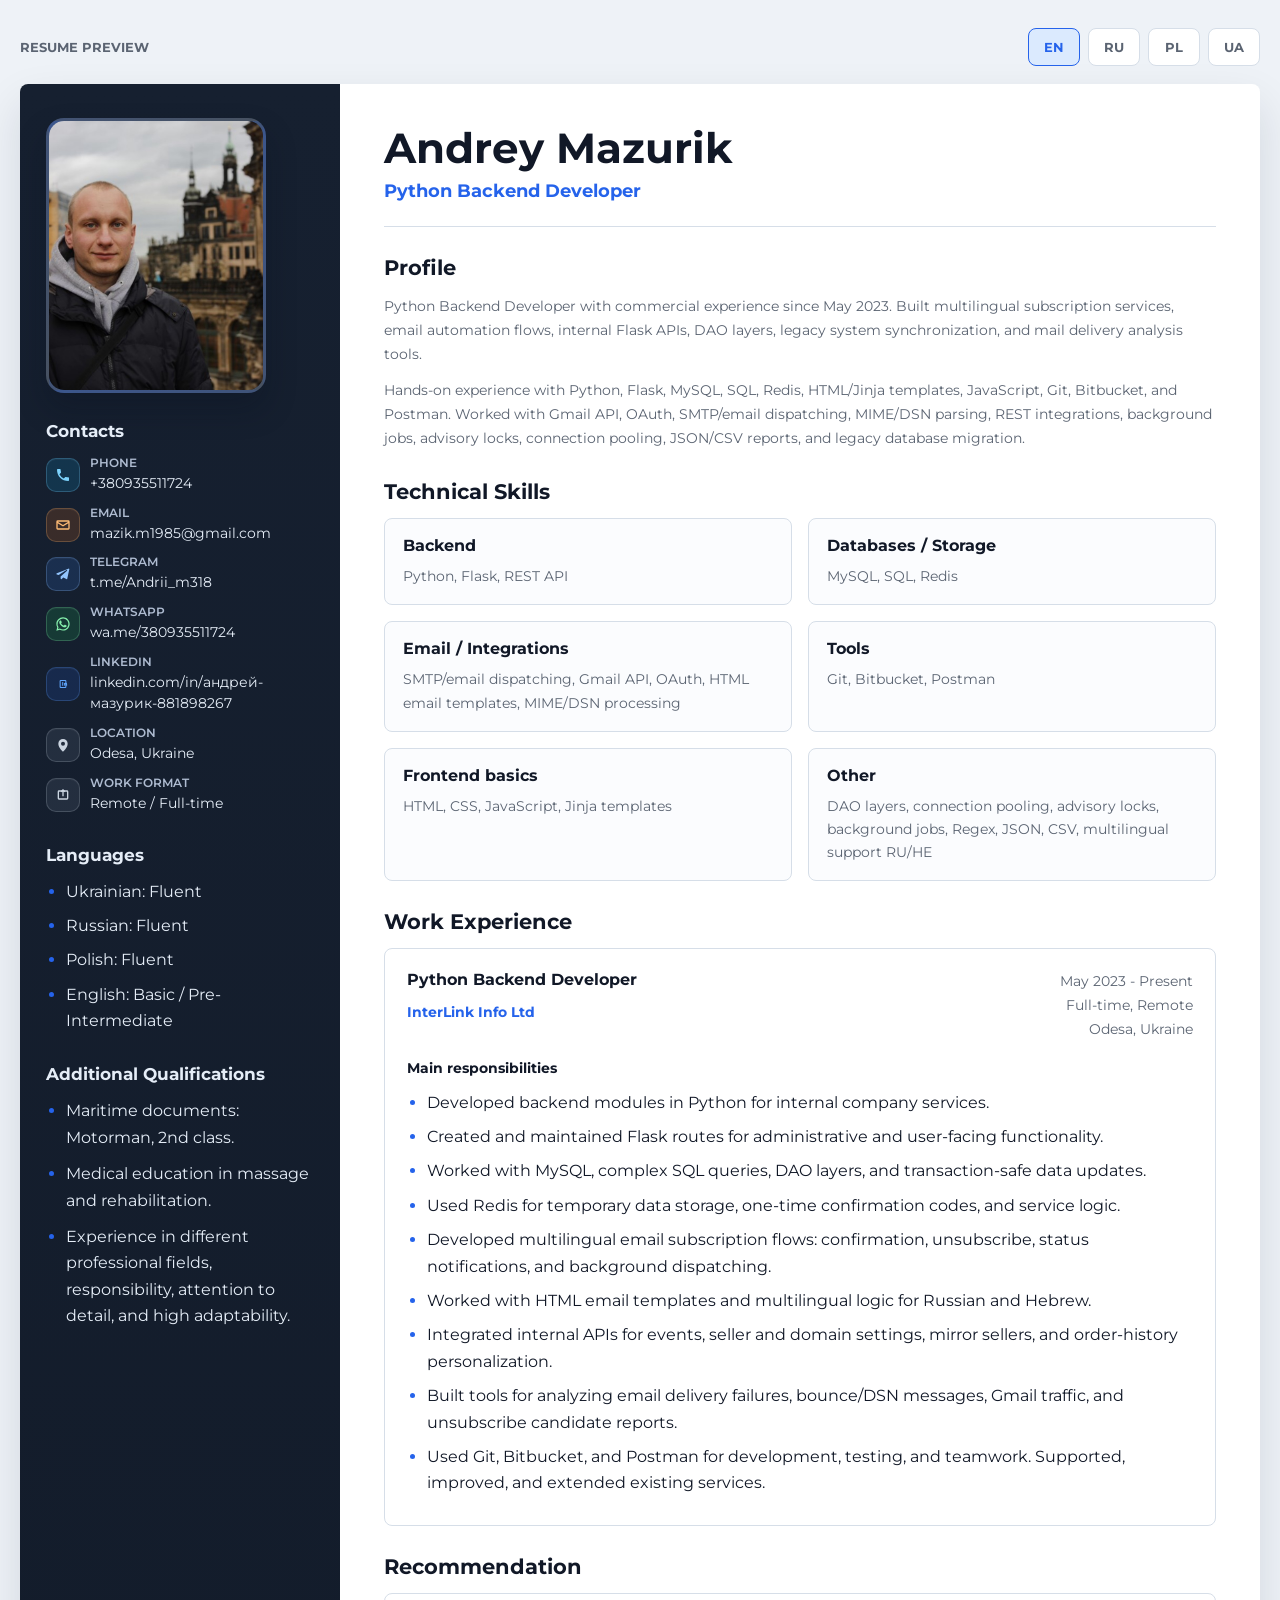
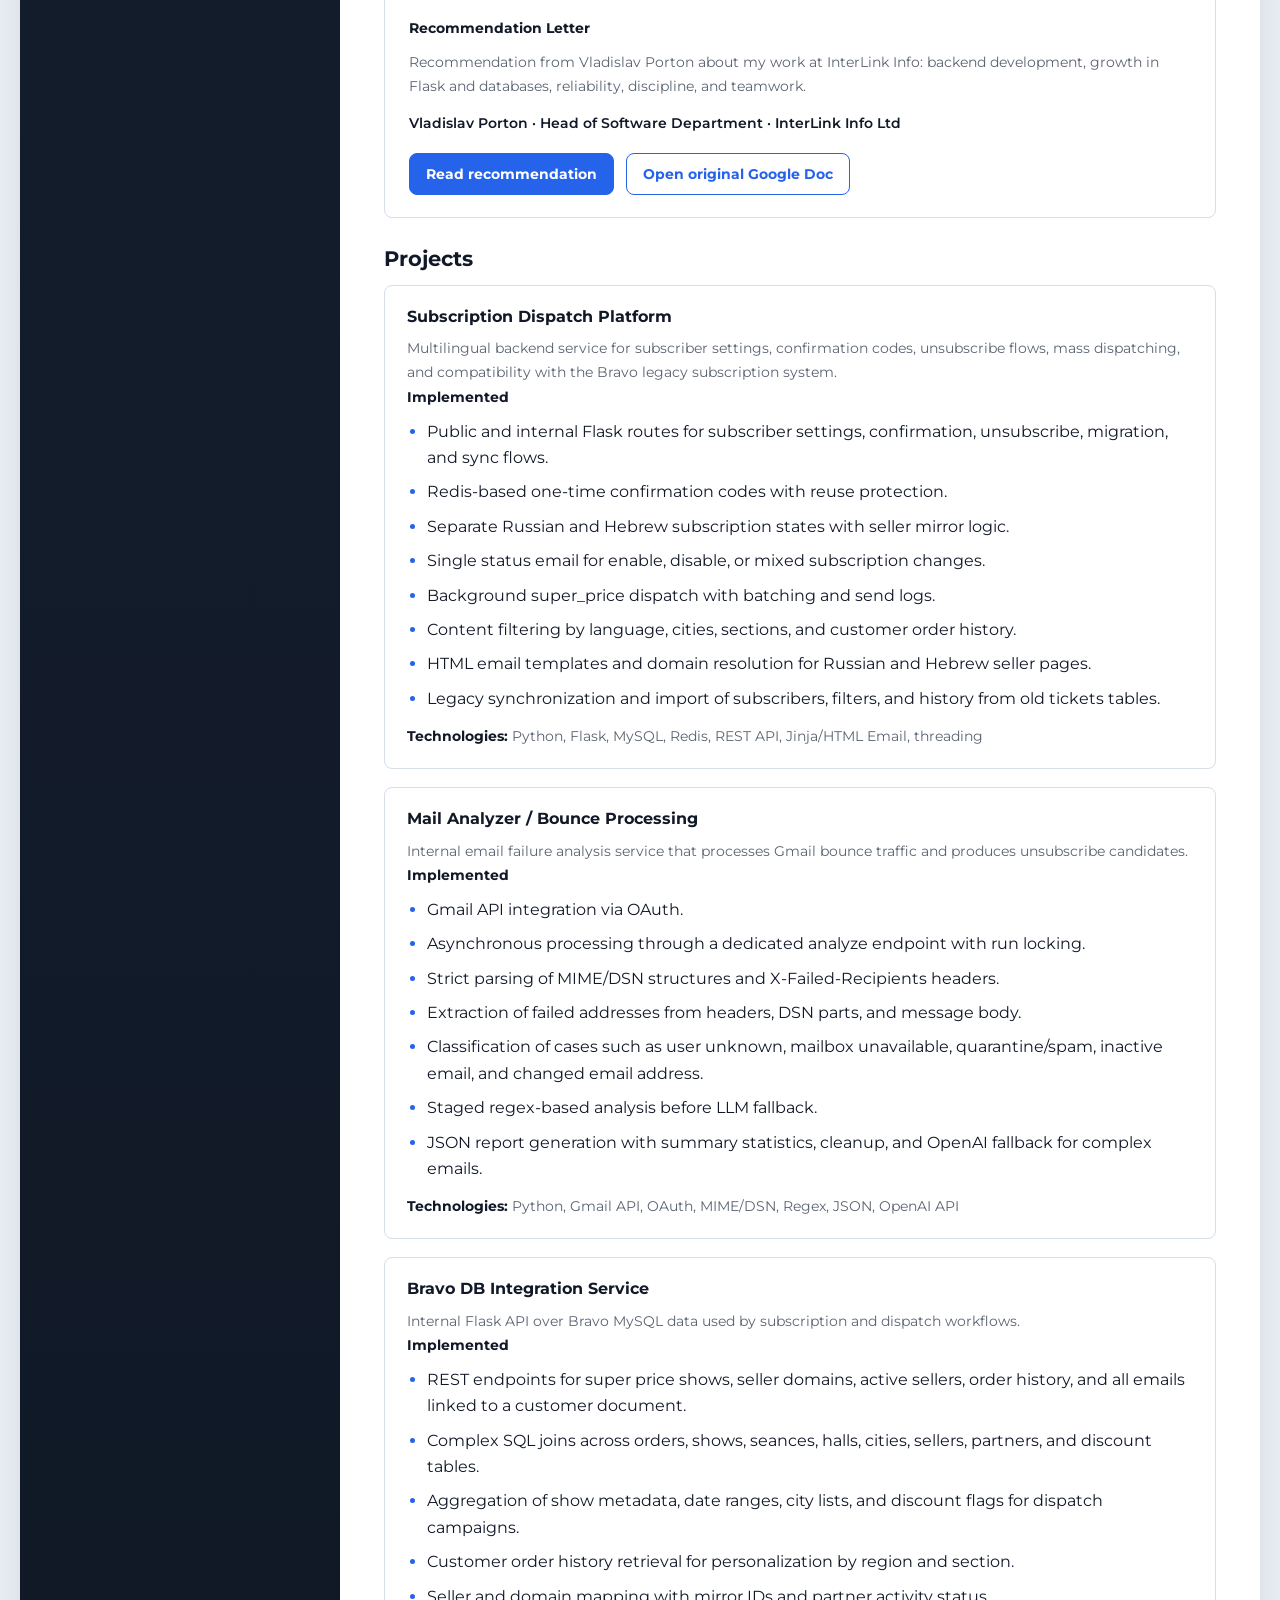
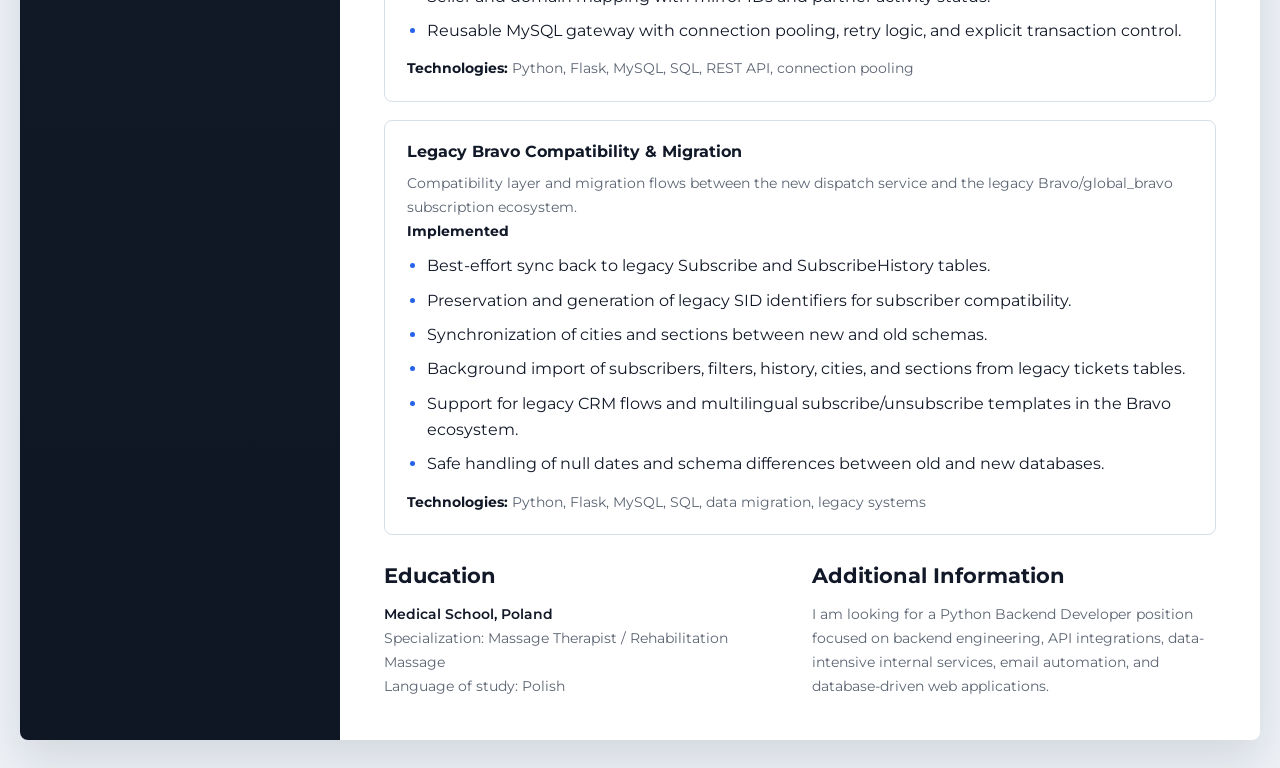
==== commit e4f4b667: "рекомендательное письмо!" ====
--- a/docs/en.html
+++ b/docs/en.html
@@ -223,6 +223,25 @@
             </section>
 
             <section class="content_section">
+                <h2 class="section_title">Recommendation</h2>
+                <article class="recommendation_teaser">
+                    <p class="subheading">Recommendation Letter</p>
+                    <p class="body_text">Recommendation from Vladislav Porton about my work at InterLink Info: backend development, growth in Flask and databases, reliability, discipline, and teamwork.</p>
+                    <p class="recommendation_meta_line">
+                        Vladislav Porton · Head of Software Department · InterLink Info Ltd
+                    </p>
+                    <div class="action_row">
+                        <a class="action_link" href="recommendation_en.html" target="_blank" rel="noopener noreferrer">
+                            Read recommendation
+                        </a>
+                        <a class="action_link secondary" href="https://docs.google.com/document/d/1nQCbBcRU-Sl2cMDqeSlR3eC1Yp5Rs1tqb-rRPPOdK8k/edit?pli=1&amp;tab=t.0" target="_blank" rel="noopener noreferrer">
+                            Open original Google Doc
+                        </a>
+                    </div>
+                </article>
+            </section>
+
+            <section class="content_section">
                 <h2 class="section_title">Projects</h2>
 
                 <article class="project_card">
--- a/docs/static/styles/style.css
+++ b/docs/static/styles/style.css
@@ -42,12 +42,36 @@
     margin-bottom: 18px;
 }
 
+.toolbar_group {
+    display: flex;
+    align-items: center;
+    gap: 12px;
+}
+
 .toolbar_title {
     margin: 0;
     color: var(--text-muted);
     font-size: 13px;
     font-weight: 700;
     text-transform: uppercase;
+}
+
+.toolbar_link {
+    display: inline-flex;
+    align-items: center;
+    padding: 10px 14px;
+    border: 1px solid var(--border);
+    border-radius: 8px;
+    background: var(--surface);
+    color: var(--text);
+    text-decoration: none;
+    font-size: 13px;
+    font-weight: 700;
+}
+
+.toolbar_link:hover {
+    border-color: var(--accent);
+    color: var(--accent);
 }
 
 .language_switcher {
@@ -373,6 +397,124 @@
     font-weight: 700;
 }
 
+.recommendation_teaser,
+.letter_card {
+    padding: 22px 24px;
+    border: 1px solid var(--border);
+    border-radius: 8px;
+    background: #ffffff;
+}
+
+.recommendation_meta_line {
+    margin: 14px 0 0;
+    color: var(--text);
+    font-size: 14px;
+    line-height: 1.65;
+    font-weight: 600;
+}
+
+.action_row {
+    display: flex;
+    flex-wrap: wrap;
+    gap: 12px;
+    margin-top: 18px;
+}
+
+.action_link {
+    display: inline-flex;
+    align-items: center;
+    justify-content: center;
+    min-height: 42px;
+    padding: 10px 16px;
+    border: 1px solid var(--accent);
+    border-radius: 8px;
+    background: var(--accent);
+    color: #ffffff;
+    text-decoration: none;
+    font-size: 14px;
+    font-weight: 700;
+}
+
+.action_link:hover {
+    background: #1d4ed8;
+    border-color: #1d4ed8;
+}
+
+.action_link.secondary {
+    background: #ffffff;
+    color: var(--accent);
+}
+
+.action_link.secondary:hover {
+    background: var(--accent-soft);
+    border-color: var(--accent);
+}
+
+.letter_layout {
+    max-width: 920px;
+    margin: 0 auto;
+}
+
+.letter_kicker {
+    margin: 0 0 8px;
+    color: var(--accent);
+    font-size: 13px;
+    font-weight: 700;
+    text-transform: uppercase;
+    letter-spacing: 0.04em;
+}
+
+.letter_title {
+    margin-bottom: 12px;
+}
+
+.letter_meta_grid {
+    display: grid;
+    grid-template-columns: repeat(2, minmax(0, 1fr));
+    gap: 16px;
+    margin-top: 22px;
+    padding: 18px;
+    border: 1px solid var(--border);
+    border-radius: 8px;
+    background: #fbfcfe;
+}
+
+.meta_item p {
+    margin: 0;
+}
+
+.letter_body {
+    margin-top: 22px;
+}
+
+.letter_body p {
+    margin: 0 0 16px;
+    color: var(--text-muted);
+    font-size: 15px;
+    line-height: 1.82;
+}
+
+.signature_card {
+    margin-top: 24px;
+    padding: 18px;
+    border-radius: 8px;
+    background: #f8fafc;
+    border: 1px solid var(--border);
+}
+
+.signature_card p + p {
+    margin-top: 4px;
+}
+
+.inline_link {
+    color: var(--accent);
+    text-decoration: none;
+}
+
+.inline_link:hover {
+    text-decoration: underline;
+}
+
 .two_column {
     display: grid;
     grid-template-columns: repeat(2, minmax(0, 1fr));
@@ -394,7 +536,8 @@
     }
 
     .skill_grid,
-    .two_column {
+    .two_column,
+    .letter_meta_grid {
         grid-template-columns: 1fr;
     }
 }
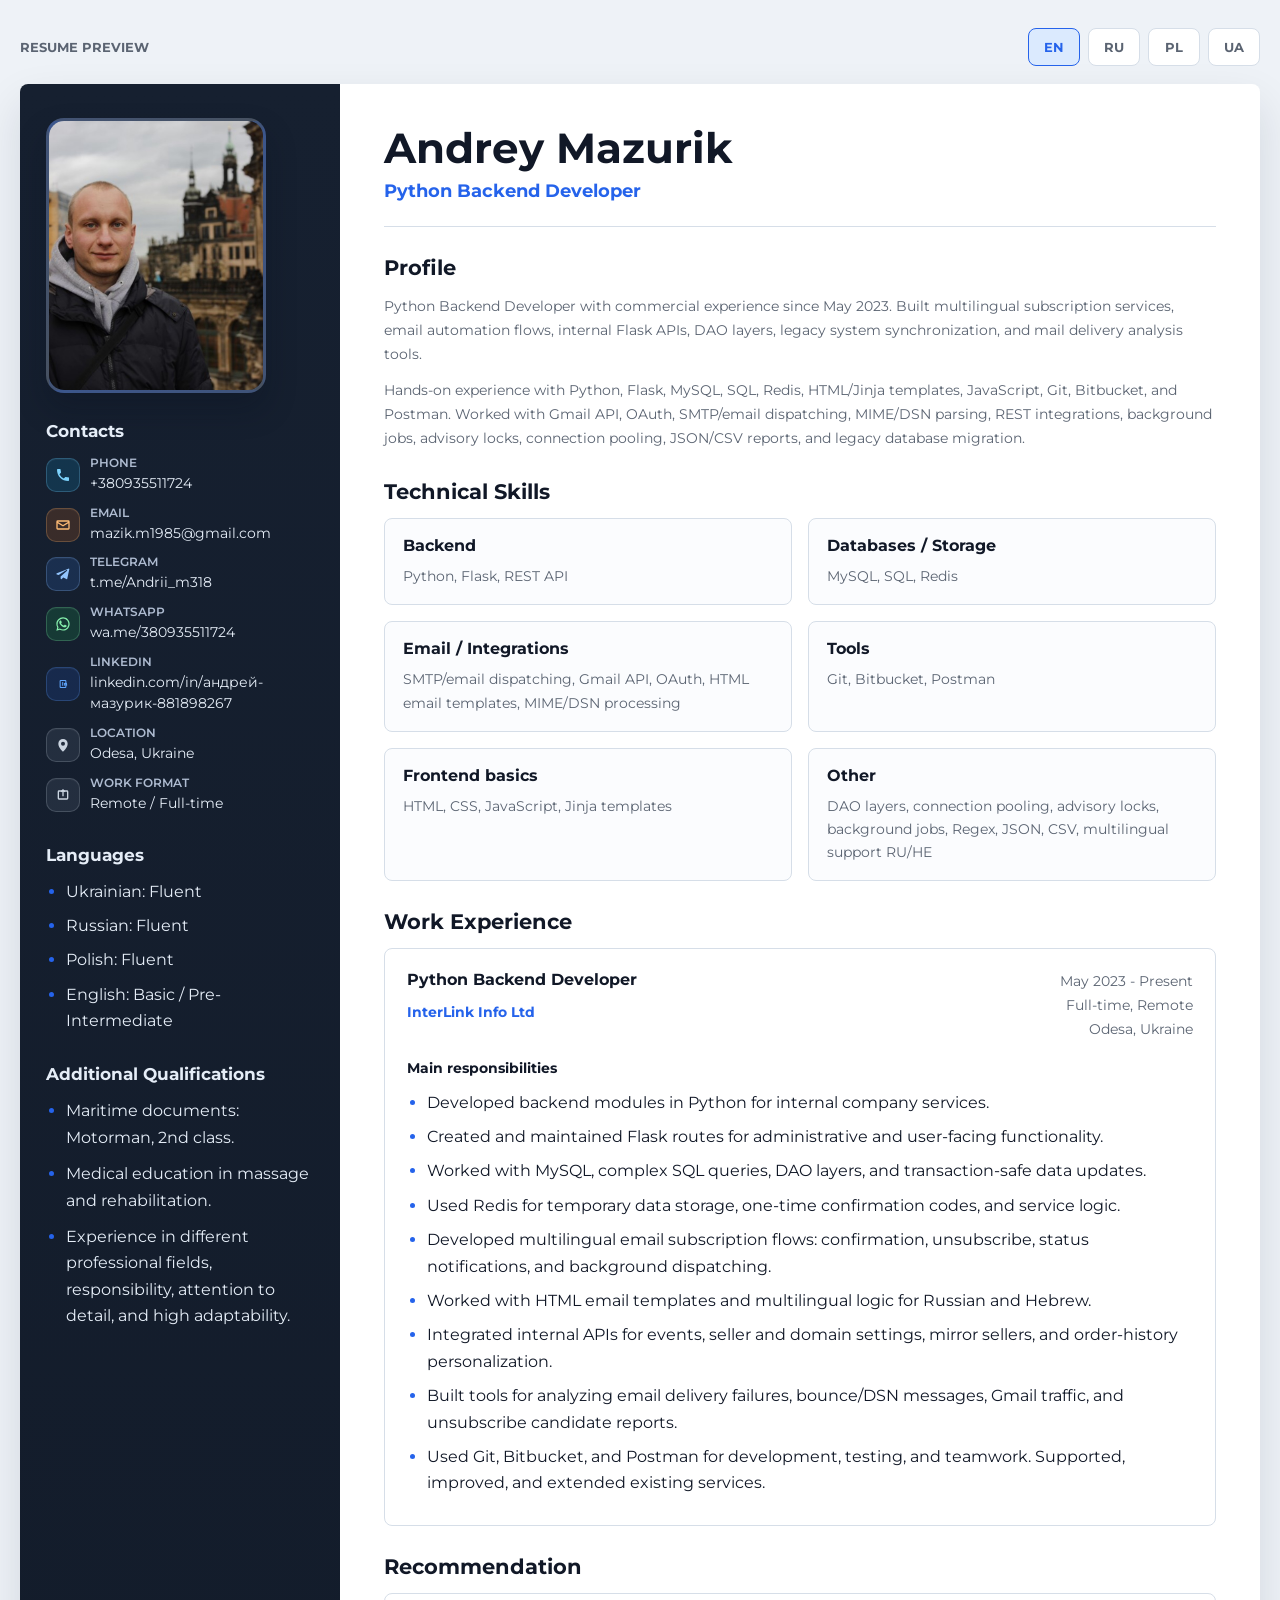
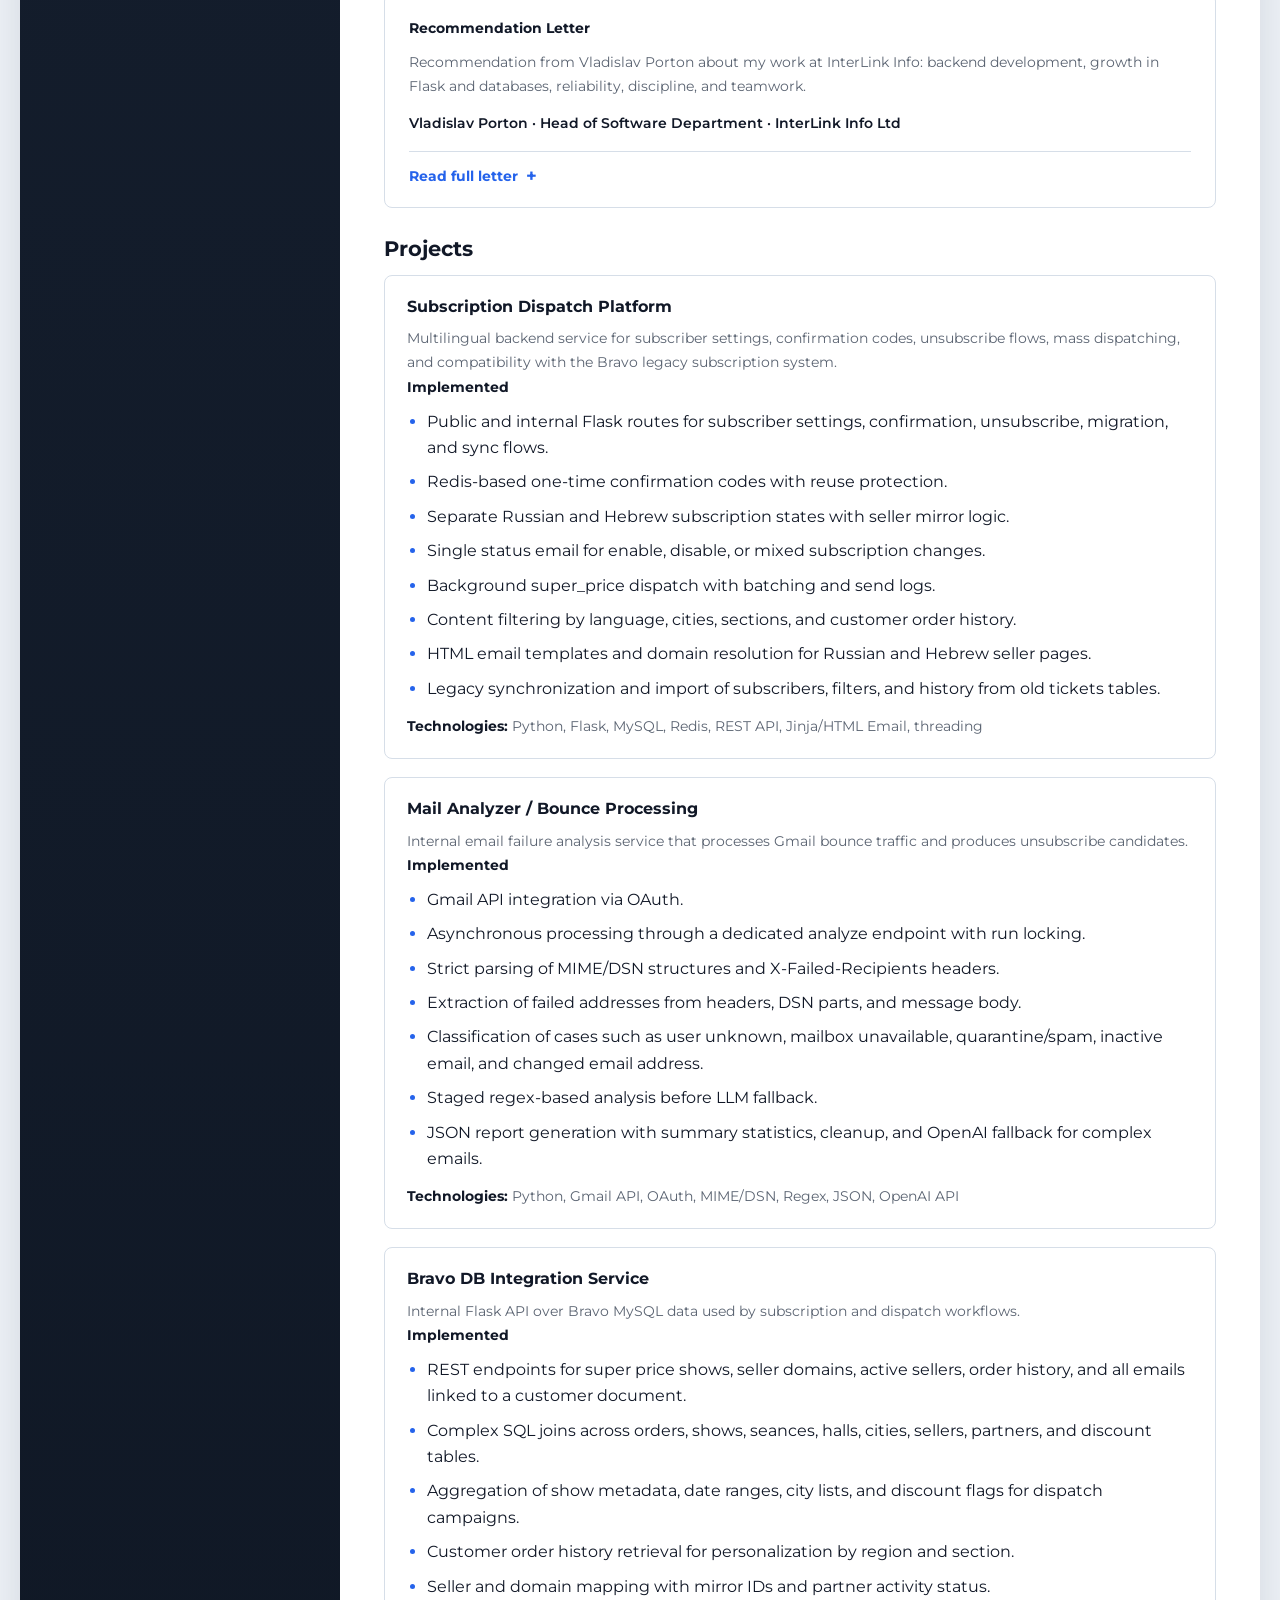
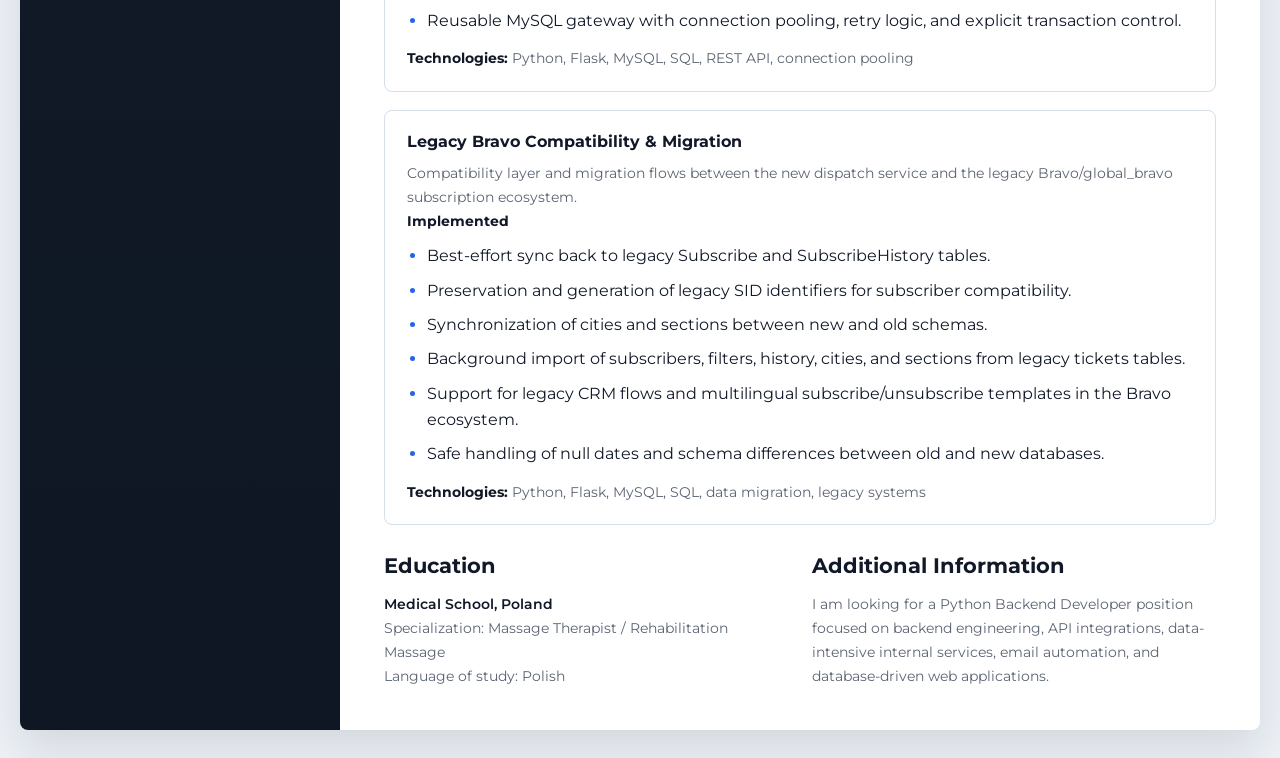
==== commit 71f96933: "рекомендательное письмо 2!" ====
--- a/docs/en.html
+++ b/docs/en.html
@@ -230,14 +230,31 @@
                     <p class="recommendation_meta_line">
                         Vladislav Porton · Head of Software Department · InterLink Info Ltd
                     </p>
-                    <div class="action_row">
-                        <a class="action_link" href="recommendation_en.html" target="_blank" rel="noopener noreferrer">
-                            Read recommendation
-                        </a>
-                        <a class="action_link secondary" href="https://docs.google.com/document/d/1nQCbBcRU-Sl2cMDqeSlR3eC1Yp5Rs1tqb-rRPPOdK8k/edit?pli=1&amp;tab=t.0" target="_blank" rel="noopener noreferrer">
-                            Open original Google Doc
-                        </a>
-                    </div>
+                    <details class="recommendation_details">
+                        <summary class="recommendation_toggle">Read full letter</summary>
+                        <div class="recommendation_full">
+                            <div class="letter_body">
+                                <p>I represent the Israeli company Interlink Info, which develops and maintains internet products, including the news website Israelinfo and the Kupat Bravo ticketing service.</p>
+                                <p>I would like to recommend Andrey Mazurik, with whom we worked together for several years. Andrey worked with us remotely from Odesa as a Python web developer.</p>
+                                <p>When Andrey started working with us, he did not yet have much hands-on experience, but he grew significantly over time. He learned Flask development, database work, JavaScript, and confidently adopted modern tools, including AI-assisted and agent-based workflows, which improved both the quality and speed of his work.</p>
+                                <p>Andrey worked on both small projects from scratch and individual tasks within larger systems. We could confidently assign him a part of the work and be sure he would take it through to completion.</p>
+                                <p>I would also like to highlight his personal qualities. Andrey is calm and well-balanced. He is easy to work with: he handles tasks constructively, avoids conflict, communicates well, and keeps a professional tone even in difficult situations. He is also genuinely motivated to learn and invests a great deal of personal time in that growth beyond working hours.</p>
+                                <p>I especially want to note his discipline and sense of responsibility. Alongside his job, he served in a volunteer fire-rescue team in Odesa. That meant regular emergency responses to fires and the aftermath of shelling, often in difficult conditions. Even so, he consistently stayed in touch, completed tasks between calls, and remained reliable in the work process.</p>
+                                <p>I can recommend Andrey as a dependable, calm, and responsible person who is comfortable to work with and someone you can rely on.</p>
+                            </div>
+                            <div class="signature_card">
+                                <p class="body_text strong">Vladislav Porton</p>
+                                <p class="body_text">Head of Software Department</p>
+                                <p class="body_text">InterLink Info Ltd</p>
+                                <p class="body_text">Israel</p>
+                                <p class="body_text"><a class="inline_link" href="mailto:porton@israelinfo.co.il">porton@israelinfo.co.il</a></p>
+                                <p class="body_text"><a class="inline_link" href="tel:+972526574093">+972-526-574093</a></p>
+                            </div>
+                            <p class="recommendation_original_link">
+                                <a class="inline_link" href="https://docs.google.com/document/d/1nQCbBcRU-Sl2cMDqeSlR3eC1Yp5Rs1tqb-rRPPOdK8k/edit?pli=1&amp;tab=t.0" target="_blank" rel="noopener noreferrer">Open original Google Doc</a>
+                            </p>
+                        </div>
+                    </details>
                 </article>
             </section>
 
--- a/docs/static/styles/style.css
+++ b/docs/static/styles/style.css
@@ -42,36 +42,12 @@
     margin-bottom: 18px;
 }
 
-.toolbar_group {
-    display: flex;
-    align-items: center;
-    gap: 12px;
-}
-
 .toolbar_title {
     margin: 0;
     color: var(--text-muted);
     font-size: 13px;
     font-weight: 700;
     text-transform: uppercase;
-}
-
-.toolbar_link {
-    display: inline-flex;
-    align-items: center;
-    padding: 10px 14px;
-    border: 1px solid var(--border);
-    border-radius: 8px;
-    background: var(--surface);
-    color: var(--text);
-    text-decoration: none;
-    font-size: 13px;
-    font-weight: 700;
-}
-
-.toolbar_link:hover {
-    border-color: var(--accent);
-    color: var(--accent);
 }
 
 .language_switcher {
@@ -397,8 +373,7 @@
     font-weight: 700;
 }
 
-.recommendation_teaser,
-.letter_card {
+.recommendation_teaser {
     padding: 22px 24px;
     border: 1px solid var(--border);
     border-radius: 8px;
@@ -413,78 +388,43 @@
     font-weight: 600;
 }
 
-.action_row {
-    display: flex;
-    flex-wrap: wrap;
-    gap: 12px;
-    margin-top: 18px;
-}
-
-.action_link {
+.recommendation_details {
+    margin-top: 16px;
+    border-top: 1px solid var(--border);
+    padding-top: 14px;
+}
+
+.recommendation_toggle {
     display: inline-flex;
     align-items: center;
-    justify-content: center;
-    min-height: 42px;
-    padding: 10px 16px;
-    border: 1px solid var(--accent);
-    border-radius: 8px;
-    background: var(--accent);
-    color: #ffffff;
-    text-decoration: none;
+    gap: 8px;
+    color: var(--accent);
+    cursor: pointer;
     font-size: 14px;
     font-weight: 700;
-}
-
-.action_link:hover {
-    background: #1d4ed8;
-    border-color: #1d4ed8;
-}
-
-.action_link.secondary {
-    background: #ffffff;
-    color: var(--accent);
-}
-
-.action_link.secondary:hover {
-    background: var(--accent-soft);
-    border-color: var(--accent);
-}
-
-.letter_layout {
-    max-width: 920px;
-    margin: 0 auto;
-}
-
-.letter_kicker {
-    margin: 0 0 8px;
-    color: var(--accent);
-    font-size: 13px;
-    font-weight: 700;
-    text-transform: uppercase;
-    letter-spacing: 0.04em;
-}
-
-.letter_title {
-    margin-bottom: 12px;
-}
-
-.letter_meta_grid {
-    display: grid;
-    grid-template-columns: repeat(2, minmax(0, 1fr));
-    gap: 16px;
-    margin-top: 22px;
-    padding: 18px;
-    border: 1px solid var(--border);
-    border-radius: 8px;
-    background: #fbfcfe;
-}
-
-.meta_item p {
-    margin: 0;
+    list-style: none;
+}
+
+.recommendation_toggle::-webkit-details-marker {
+    display: none;
+}
+
+.recommendation_toggle::after {
+    content: "+";
+    font-size: 18px;
+    line-height: 1;
+}
+
+.recommendation_details[open] .recommendation_toggle::after {
+    content: "-";
+}
+
+.recommendation_full {
+    padding-top: 16px;
 }
 
 .letter_body {
-    margin-top: 22px;
+    margin-top: 0;
 }
 
 .letter_body p {
@@ -506,6 +446,10 @@
     margin-top: 4px;
 }
 
+.recommendation_original_link {
+    margin: 16px 0 0;
+}
+
 .inline_link {
     color: var(--accent);
     text-decoration: none;
@@ -536,8 +480,7 @@
     }
 
     .skill_grid,
-    .two_column,
-    .letter_meta_grid {
+    .two_column {
         grid-template-columns: 1fr;
     }
 }
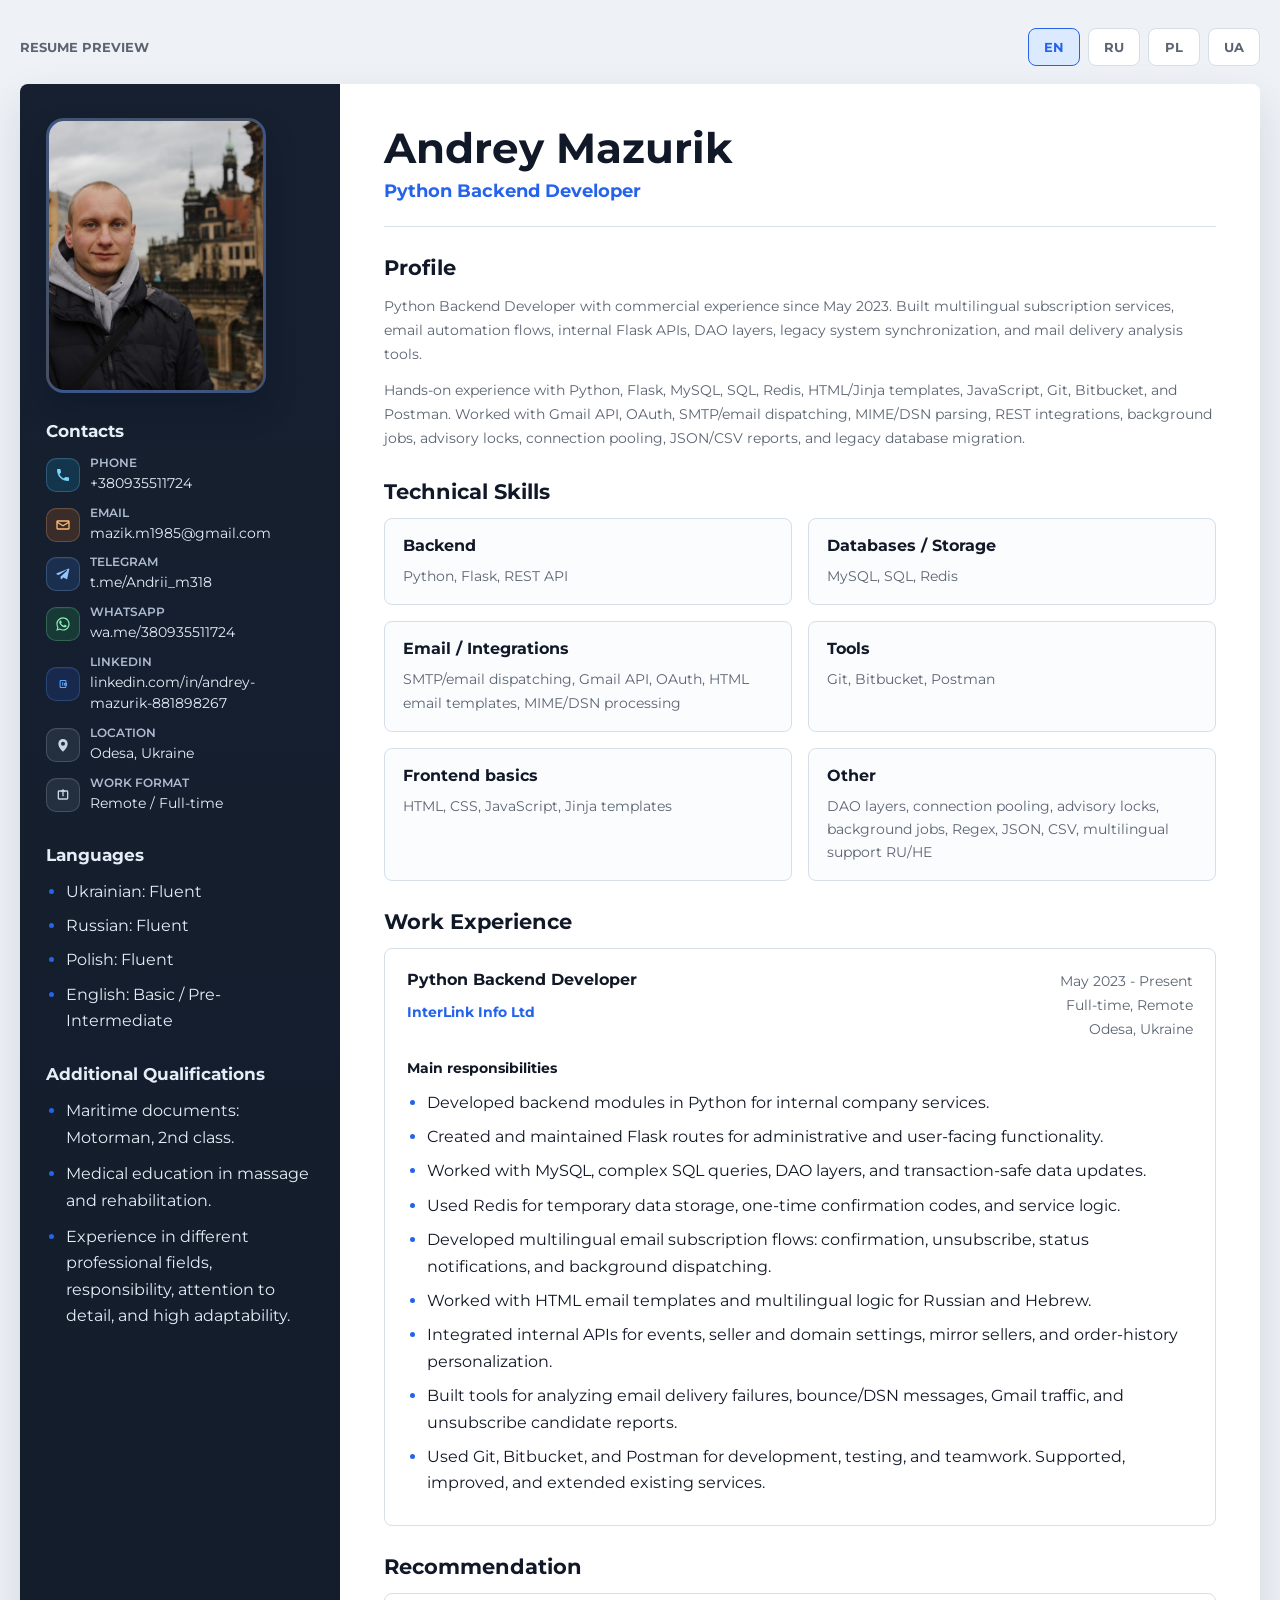
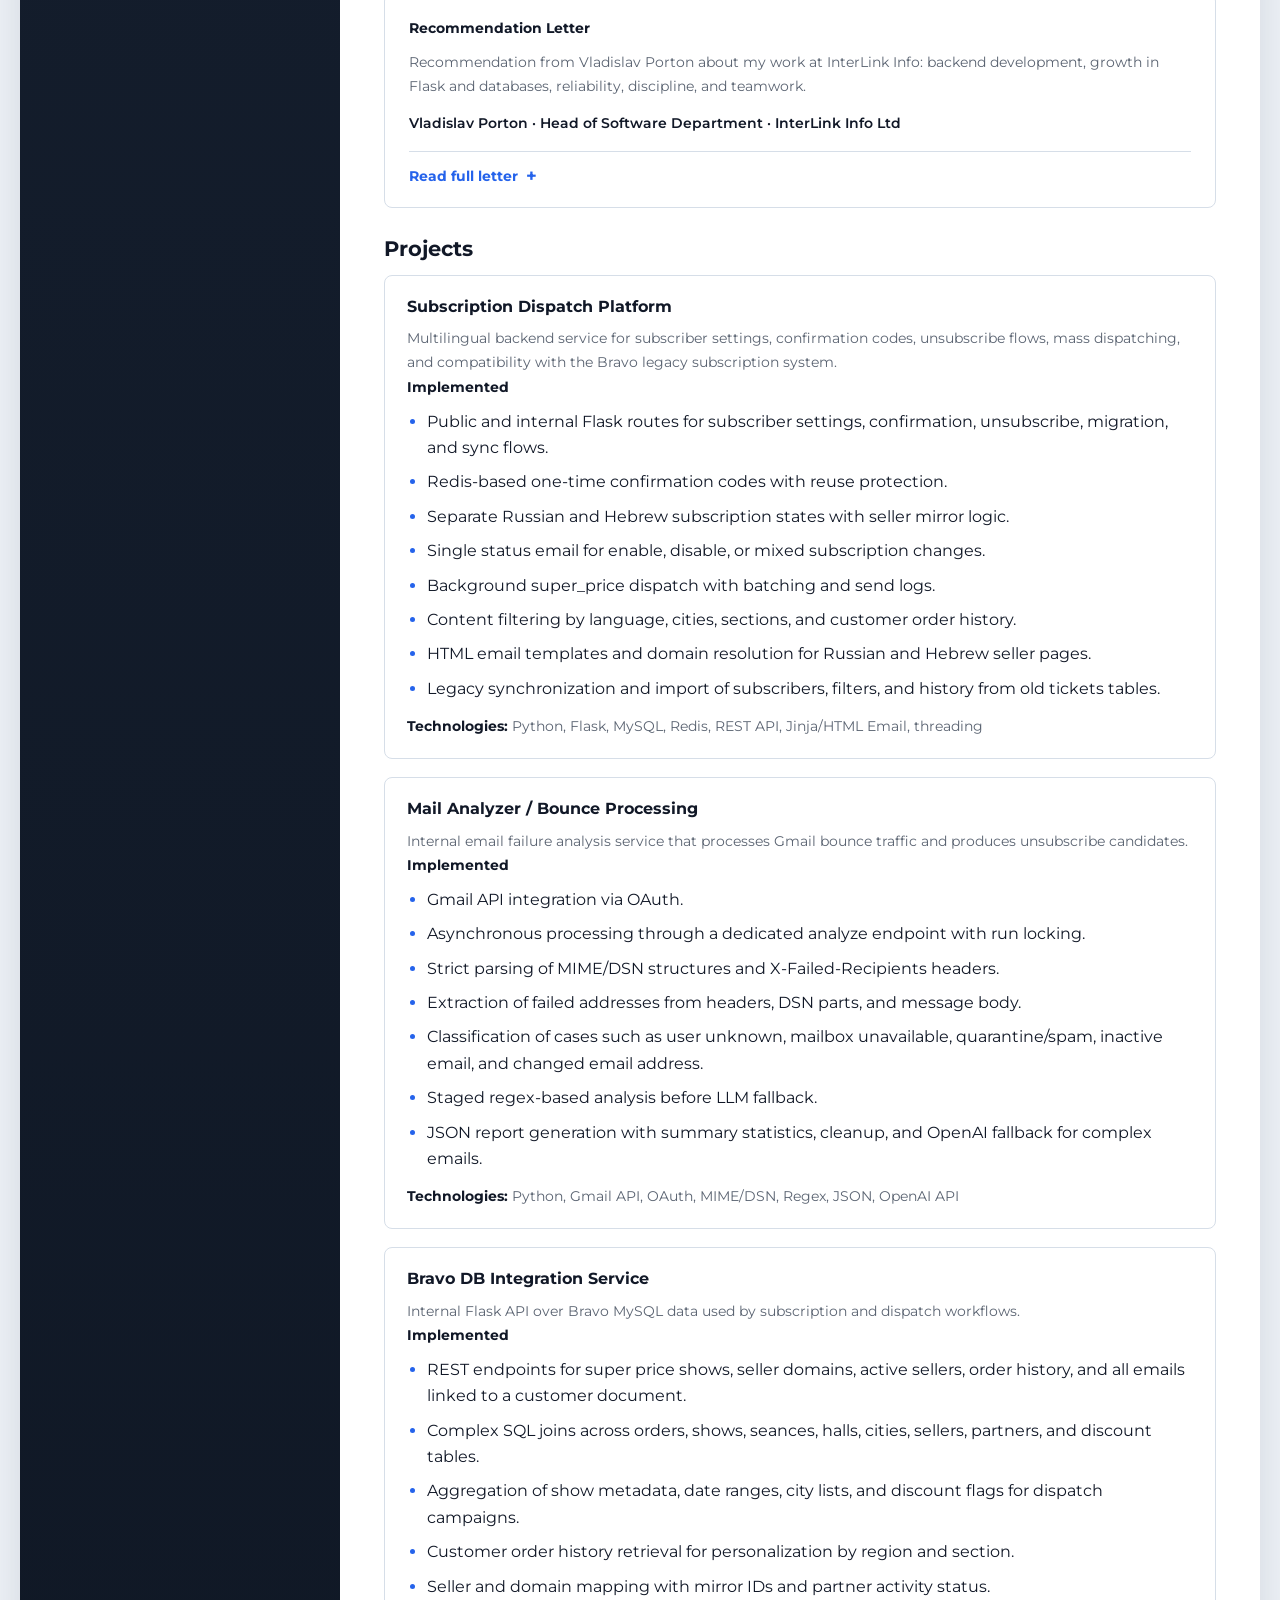
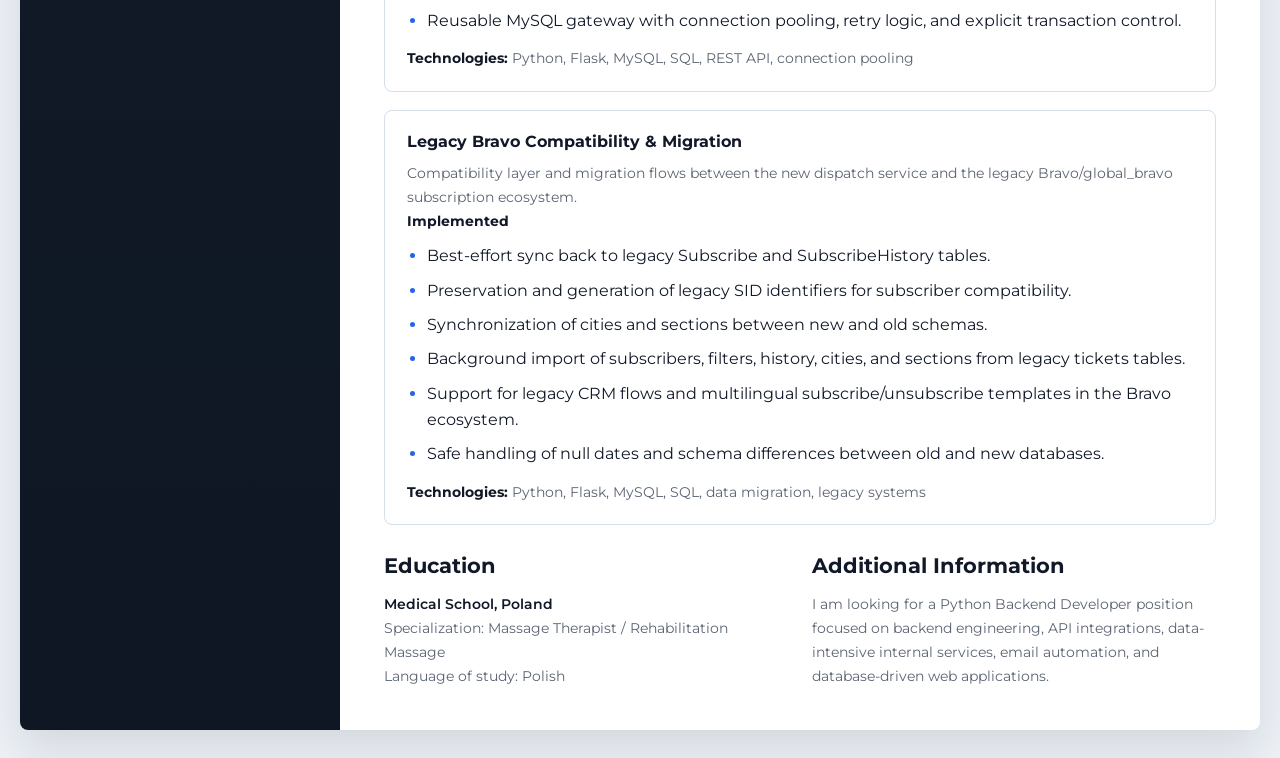
==== commit 422646f7: "рекомендательное письмо 3!" ====
--- a/docs/en.html
+++ b/docs/en.html
@@ -102,7 +102,7 @@
                         </span>
                         <div class="contact_body">
                             <span class="contact_label">LinkedIn</span>
-                            <a href="https://www.linkedin.com/in/%D0%B0%D0%BD%D0%B4%D1%80%D0%B5%D0%B9-%D0%BC%D0%B0%D0%B7%D1%83%D1%80%D0%B8%D0%BA-881898267" class="contact_link" target="_blank" rel="noopener noreferrer">linkedin.com/in/андрей-мазурик-881898267</a>
+                            <a href="https://www.linkedin.com/in/%D0%B0%D0%BD%D0%B4%D1%80%D0%B5%D0%B9-%D0%BC%D0%B0%D0%B7%D1%83%D1%80%D0%B8%D0%BA-881898267" class="contact_link" target="_blank" rel="noopener noreferrer">linkedin.com/in/andrey-mazurik-881898267</a>
                         </div>
                     </div>
                     <div class="contact_item contact_item--location">
@@ -228,13 +228,18 @@
                     <p class="subheading">Recommendation Letter</p>
                     <p class="body_text">Recommendation from Vladislav Porton about my work at InterLink Info: backend development, growth in Flask and databases, reliability, discipline, and teamwork.</p>
                     <p class="recommendation_meta_line">
-                        Vladislav Porton · Head of Software Department · InterLink Info Ltd
+                        Vladislav Porton &middot; Head of Software Department &middot; InterLink Info Ltd
                     </p>
                     <details class="recommendation_details">
                         <summary class="recommendation_toggle">Read full letter</summary>
                         <div class="recommendation_full">
                             <div class="letter_body">
-                                <p>I represent the Israeli company Interlink Info, which develops and maintains internet products, including the news website Israelinfo and the Kupat Bravo ticketing service.</p>
+                                <p>
+                                    I represent the Israeli company Interlink Info, which develops and maintains internet products, including the news website 
+                                    <a class="inline_link" href="https://news.israelinfo.co.il" target="_blank" rel="noopener noreferrer">Israelinfo</a>
+                                     and the ticketing service 
+                                    <a class="inline_link" href="https://ru.kupatbravo.co.il" target="_blank" rel="noopener noreferrer">Kupat Bravo</a>.
+                                </p>
                                 <p>I would like to recommend Andrey Mazurik, with whom we worked together for several years. Andrey worked with us remotely from Odesa as a Python web developer.</p>
                                 <p>When Andrey started working with us, he did not yet have much hands-on experience, but he grew significantly over time. He learned Flask development, database work, JavaScript, and confidently adopted modern tools, including AI-assisted and agent-based workflows, which improved both the quality and speed of his work.</p>
                                 <p>Andrey worked on both small projects from scratch and individual tasks within larger systems. We could confidently assign him a part of the work and be sure he would take it through to completion.</p>
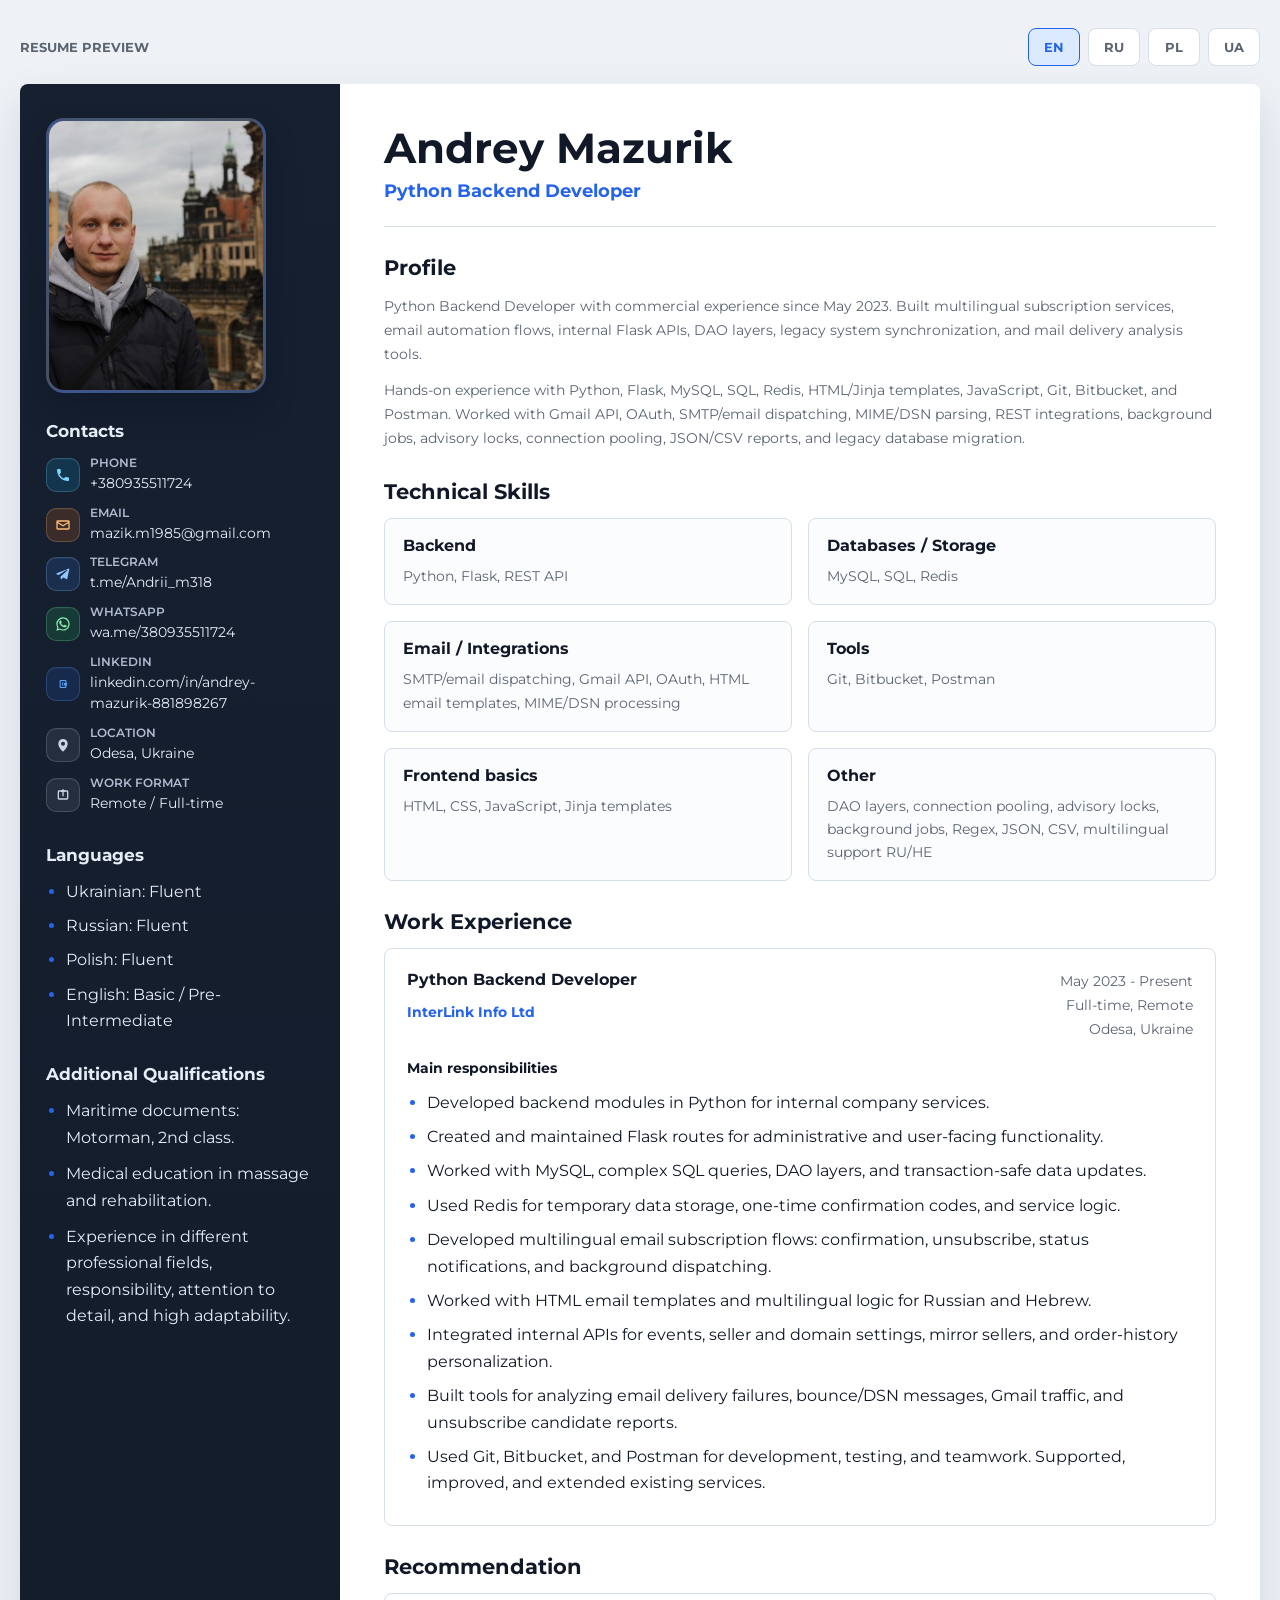
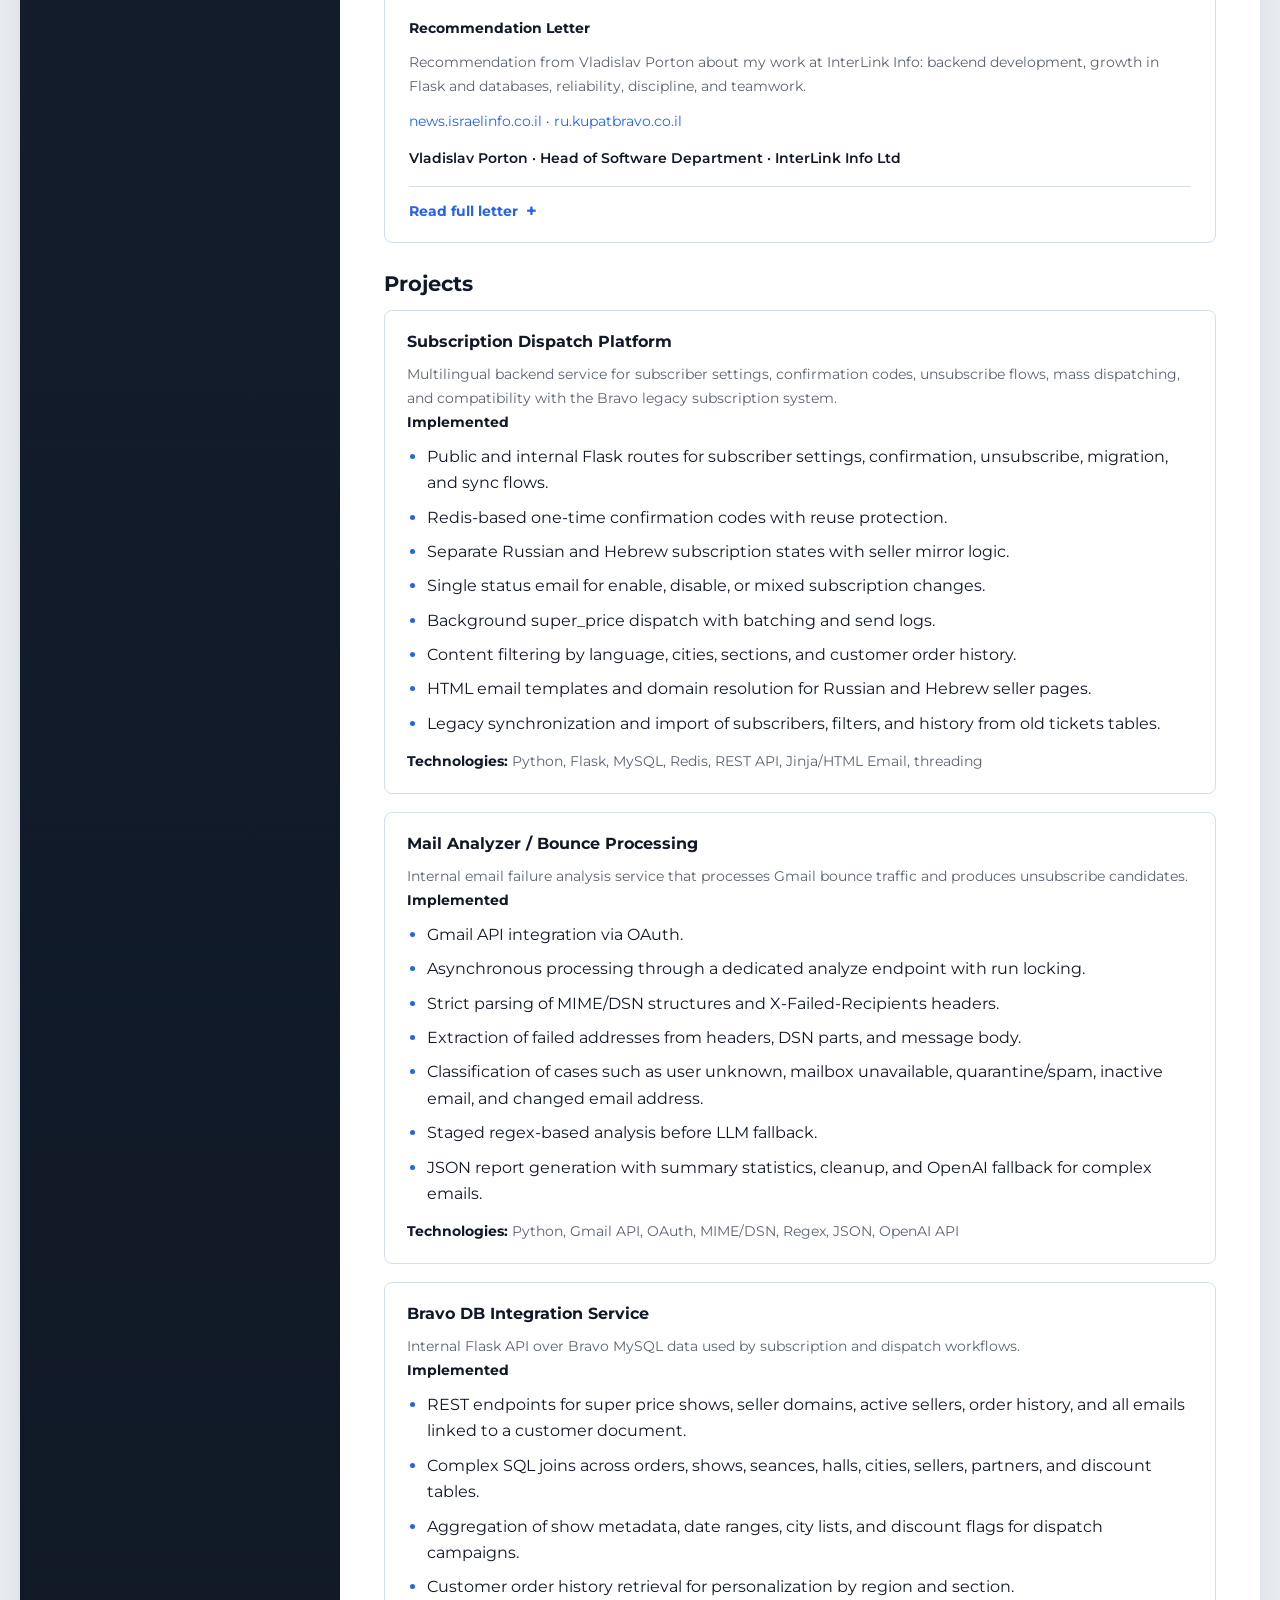
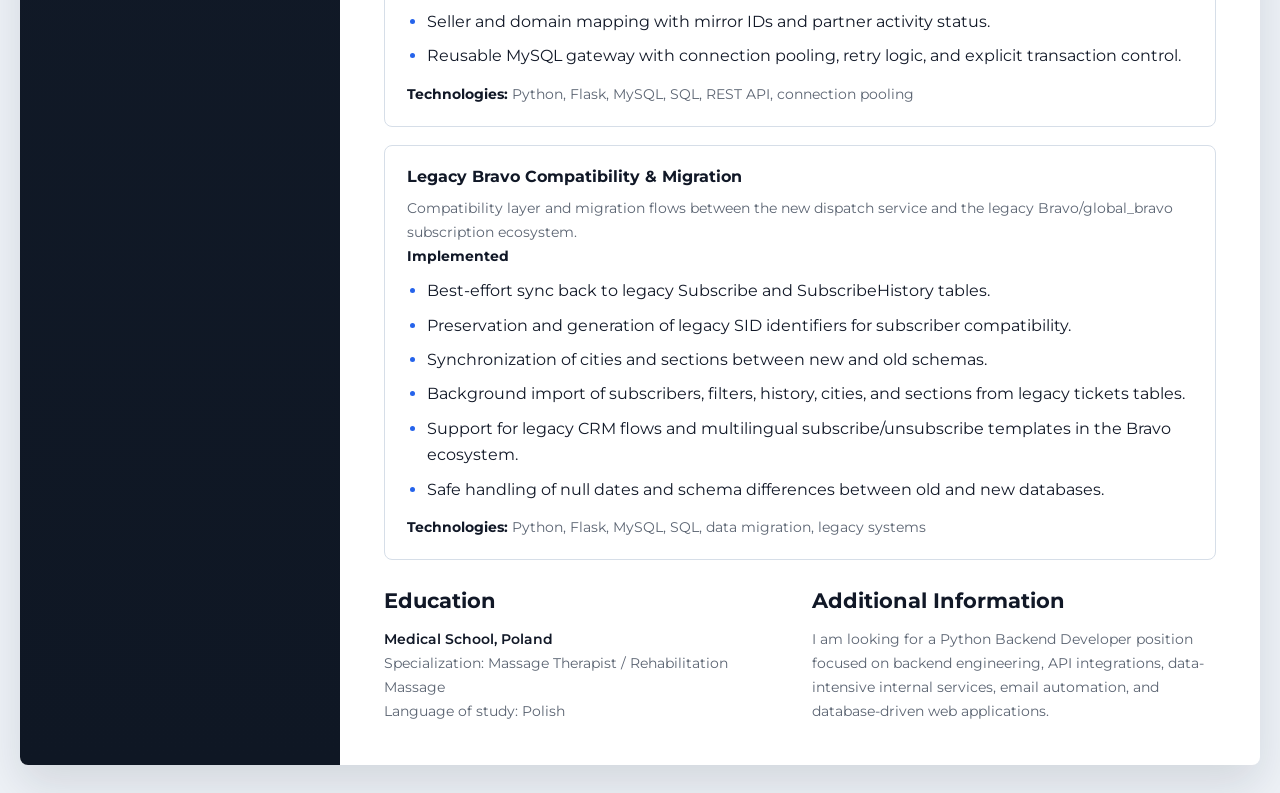
==== commit 5b2b6125: "рекомендательное письмо 4!" ====
--- a/docs/en.html
+++ b/docs/en.html
@@ -227,6 +227,11 @@
                 <article class="recommendation_teaser">
                     <p class="subheading">Recommendation Letter</p>
                     <p class="body_text">Recommendation from Vladislav Porton about my work at InterLink Info: backend development, growth in Flask and databases, reliability, discipline, and teamwork.</p>
+                    <p class="recommendation_links_line">
+                        <a class="inline_link" href="https://news.israelinfo.co.il" target="_blank" rel="noopener noreferrer">news.israelinfo.co.il</a>
+                        &middot;
+                        <a class="inline_link" href="https://ru.kupatbravo.co.il" target="_blank" rel="noopener noreferrer">ru.kupatbravo.co.il</a>
+                    </p>
                     <p class="recommendation_meta_line">
                         Vladislav Porton &middot; Head of Software Department &middot; InterLink Info Ltd
                     </p>
--- a/docs/static/styles/style.css
+++ b/docs/static/styles/style.css
@@ -388,6 +388,12 @@
     font-weight: 600;
 }
 
+.recommendation_links_line {
+    margin: 12px 0 0;
+    font-size: 14px;
+    line-height: 1.65;
+}
+
 .recommendation_details {
     margin-top: 16px;
     border-top: 1px solid var(--border);
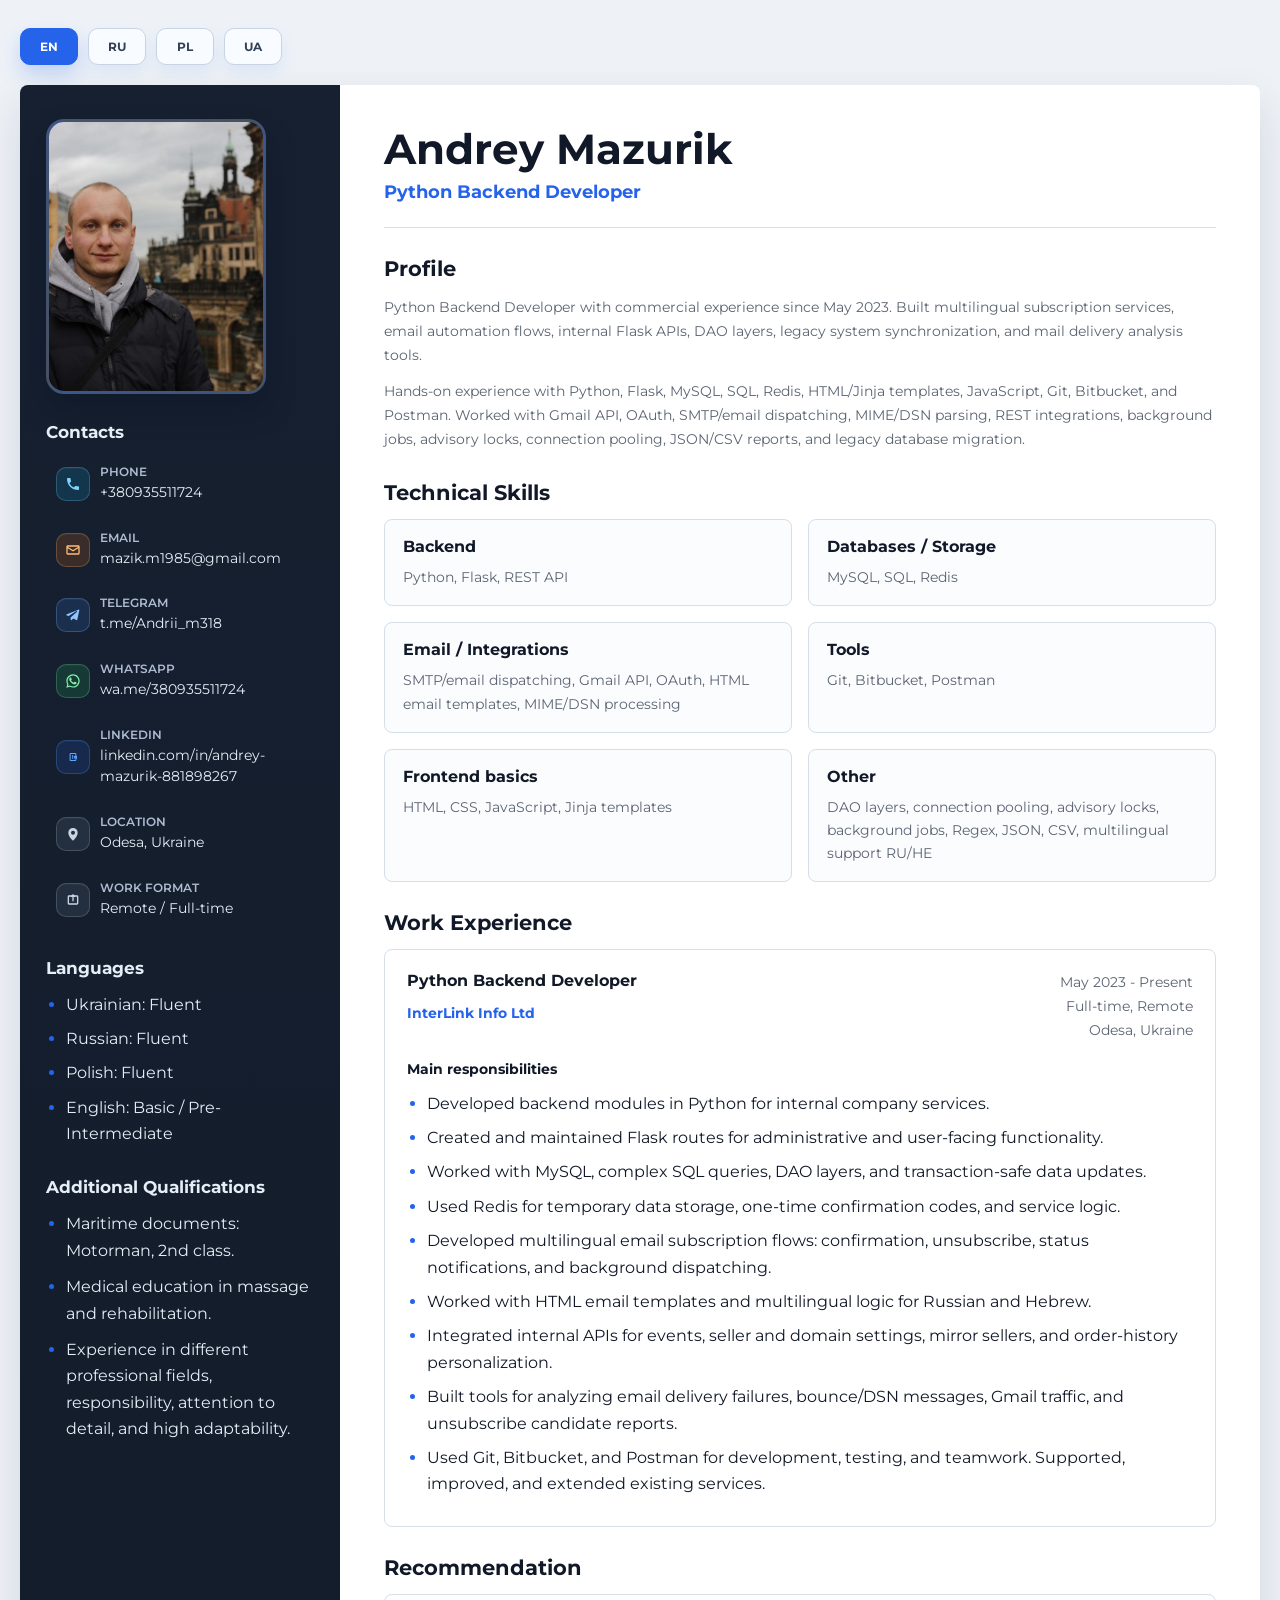
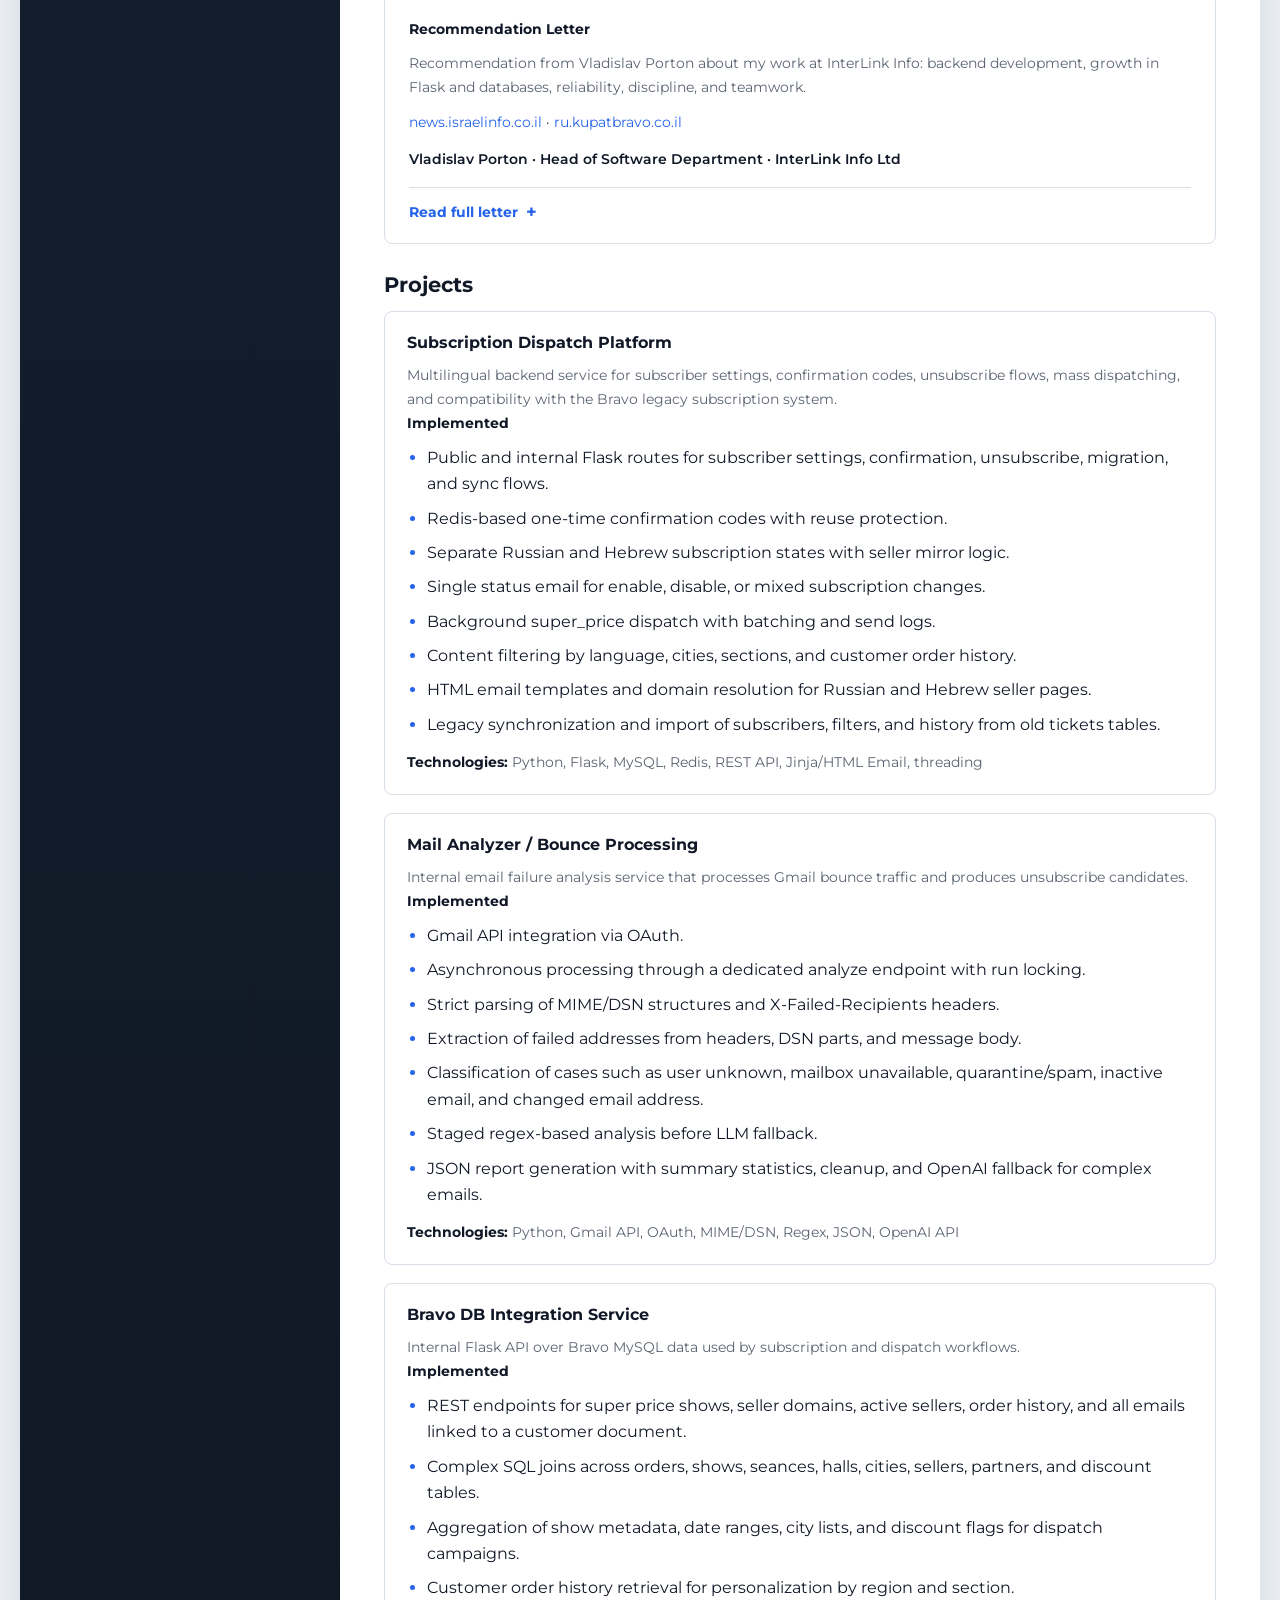
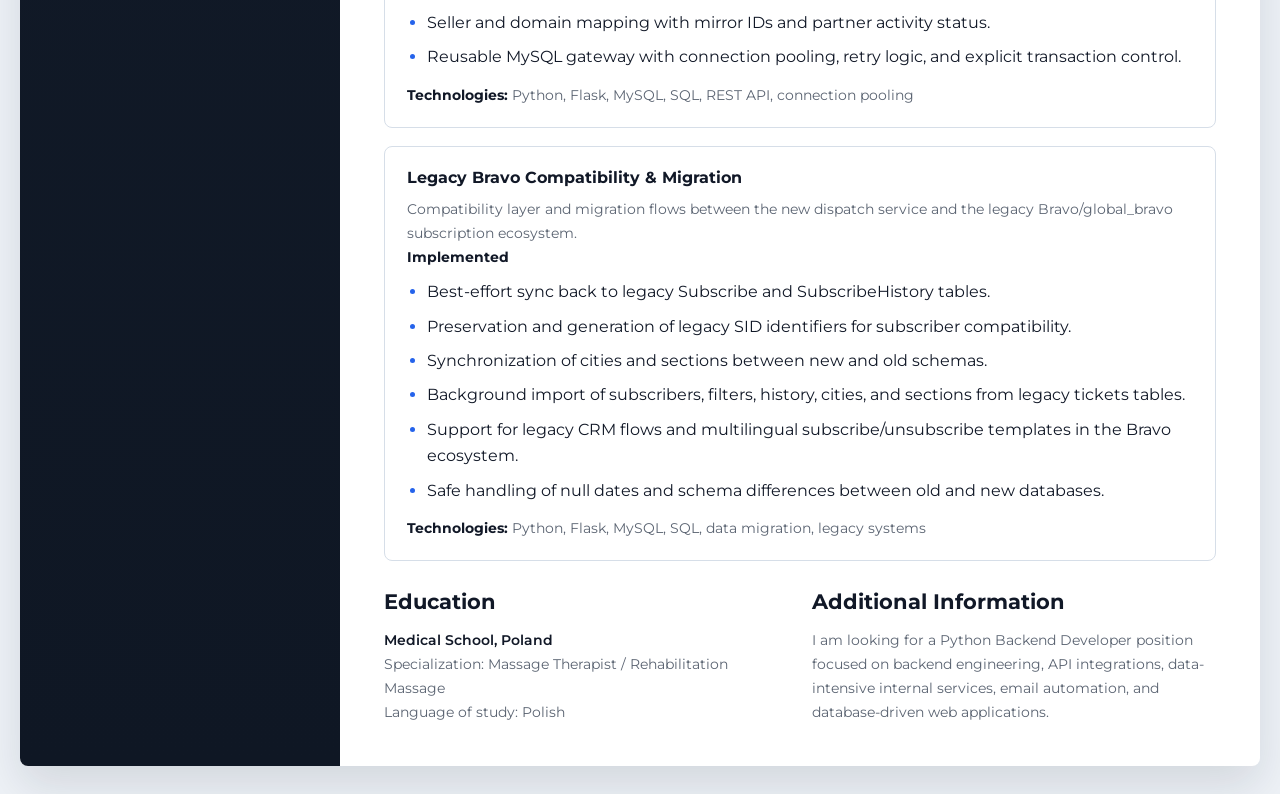
==== commit 03fc406f: "Мелкие правки!" ====
--- a/docs/en.html
+++ b/docs/en.html
@@ -13,7 +13,6 @@
 <body>
 <div class="page">
     <div class="toolbar">
-        <p class="toolbar_title">Resume Preview</p>
         <nav class="language_switcher" aria-label="Language switcher">
             
             <a class="language_link active" href="en.html">
@@ -48,7 +47,7 @@
             <div class="sidebar_block">
                 <h3 class="sidebar_title">Contacts</h3>
                 <div class="contact_list">
-                    <div class="contact_item contact_item--phone">
+                    <a href="tel:+380935511724" class="contact_item contact_item--phone contact_item--interactive">
                         <span class="contact_icon" aria-hidden="true">
                             <svg width="16" height="16" viewBox="0 0 24 24" focusable="false">
                                 <path fill="currentColor" d="M6.62 10.79a15.54 15.54 0 0 0 6.59 6.59l2.2-2.2a1 1 0 0 1 1.02-.24 11.36 11.36 0 0 0 3.57.57 1 1 0 0 1 1 1V20a1 1 0 0 1-1 1C10.3 21 3 13.7 3 4a1 1 0 0 1 1-1h3.49a1 1 0 0 1 1 1 11.36 11.36 0 0 0 .57 3.57 1 1 0 0 1-.24 1.02z"/>
@@ -56,10 +55,10 @@
                         </span>
                         <div class="contact_body">
                             <span class="contact_label">Phone</span>
-                            <a href="tel:+380935511724" class="contact_link">+380935511724</a>
-                        </div>
-                    </div>
-                    <div class="contact_item contact_item--email">
+                            <span class="contact_link">+380935511724</span>
+                        </div>
+                    </a>
+                    <a href="mailto:mazik.m1985@gmail.com" class="contact_item contact_item--email contact_item--interactive">
                         <span class="contact_icon" aria-hidden="true">
                             <svg width="16" height="16" viewBox="0 0 24 24" focusable="false">
                                 <path fill="currentColor" d="M4 5h16a2 2 0 0 1 2 2v10a2 2 0 0 1-2 2H4a2 2 0 0 1-2-2V7a2 2 0 0 1 2-2zm0 2v.01L12 12l8-4.99V7H4zm16 10V9.24l-7.47 4.67a1 1 0 0 1-1.06 0L4 9.24V17z"/>
@@ -67,10 +66,10 @@
                         </span>
                         <div class="contact_body">
                             <span class="contact_label">Email</span>
-                            <a href="mailto:mazik.m1985@gmail.com" class="contact_link">mazik.m1985@gmail.com</a>
-                        </div>
-                    </div>
-                    <div class="contact_item contact_item--telegram">
+                            <span class="contact_link">mazik.m1985@gmail.com</span>
+                        </div>
+                    </a>
+                    <a href="https://t.me/Andrii_m318" class="contact_item contact_item--telegram contact_item--interactive" target="_blank" rel="noopener noreferrer">
                         <span class="contact_icon" aria-hidden="true">
                             <svg width="16" height="16" viewBox="0 0 24 24" focusable="false">
                                 <path fill="currentColor" d="M21.5 4.5 18.4 19a1 1 0 0 1-1.46.68l-4.53-2.47-2.32 2.24a1 1 0 0 1-1.69-.72v-3.03L18.1 7.3a.75.75 0 0 0-.92-1.18L5.45 13.44 2.8 12.58a1 1 0 0 1-.03-1.89l17.26-6.65a1 1 0 0 1 1.47 1.11z"/>
@@ -78,10 +77,10 @@
                         </span>
                         <div class="contact_body">
                             <span class="contact_label">Telegram</span>
-                            <a href="https://t.me/Andrii_m318" class="contact_link" target="_blank" rel="noopener noreferrer">t.me/Andrii_m318</a>
-                        </div>
-                    </div>
-                    <div class="contact_item contact_item--whatsapp">
+                            <span class="contact_link">t.me/Andrii_m318</span>
+                        </div>
+                    </a>
+                    <a href="https://wa.me/380935511724" class="contact_item contact_item--whatsapp contact_item--interactive" target="_blank" rel="noopener noreferrer">
                         <span class="contact_icon" aria-hidden="true">
                             <svg width="16" height="16" viewBox="0 0 24 24" focusable="false">
                                 <path fill="currentColor" d="M16.76 13.96c-.27-.14-1.6-.79-1.84-.88-.25-.09-.43-.14-.61.14-.18.27-.7.88-.86 1.06-.16.18-.31.2-.58.07-.27-.14-1.12-.41-2.14-1.3-.79-.7-1.33-1.56-1.49-1.82-.16-.27-.02-.41.12-.55.13-.13.27-.31.41-.47.14-.16.18-.27.27-.45.09-.18.05-.34-.02-.48-.07-.14-.61-1.48-.83-2.03-.22-.53-.45-.46-.61-.46h-.52c-.18 0-.48.07-.73.34s-.96.94-.96 2.29.98 2.66 1.11 2.84c.14.18 1.92 2.92 4.64 4.1.65.28 1.16.45 1.56.58.66.21 1.27.18 1.75.11.53-.08 1.6-.65 1.82-1.28.23-.63.23-1.17.16-1.28-.07-.11-.25-.18-.52-.32z"/>
@@ -90,10 +89,10 @@
                         </span>
                         <div class="contact_body">
                             <span class="contact_label">WhatsApp</span>
-                            <a href="https://wa.me/380935511724" class="contact_link" target="_blank" rel="noopener noreferrer">wa.me/380935511724</a>
-                        </div>
-                    </div>
-                    <div class="contact_item contact_item--linkedin">
+                            <span class="contact_link">wa.me/380935511724</span>
+                        </div>
+                    </a>
+                    <a href="https://www.linkedin.com/in/%D0%B0%D0%BD%D0%B4%D1%80%D0%B5%D0%B9-%D0%BC%D0%B0%D0%B7%D1%83%D1%80%D0%B8%D0%BA-881898267" class="contact_item contact_item--linkedin contact_item--interactive" target="_blank" rel="noopener noreferrer">
                         <span class="contact_icon" aria-hidden="true">
                             <svg width="16" height="16" viewBox="0 0 24 24" focusable="false">
                                 <path fill="currentColor" d="M6.94 7.5A1.56 1.56 0 0 1 8.5 5.94h7A1.56 1.56 0 0 1 17.06 7.5v9A1.56 1.56 0 0 1 15.5 18.06h-7a1.56 1.56 0 0 1-1.56-1.56zm1.56-.06v9.12h7V7.44z"/>
@@ -102,9 +101,9 @@
                         </span>
                         <div class="contact_body">
                             <span class="contact_label">LinkedIn</span>
-                            <a href="https://www.linkedin.com/in/%D0%B0%D0%BD%D0%B4%D1%80%D0%B5%D0%B9-%D0%BC%D0%B0%D0%B7%D1%83%D1%80%D0%B8%D0%BA-881898267" class="contact_link" target="_blank" rel="noopener noreferrer">linkedin.com/in/andrey-mazurik-881898267</a>
-                        </div>
-                    </div>
+                            <span class="contact_link">linkedin.com/in/andrey-mazurik-881898267</span>
+                        </div>
+                    </a>
                     <div class="contact_item contact_item--location">
                         <span class="contact_icon" aria-hidden="true">
                             <svg width="16" height="16" viewBox="0 0 24 24" focusable="false">
--- a/docs/static/styles/style.css
+++ b/docs/static/styles/style.css
@@ -37,9 +37,9 @@
 .toolbar {
     display: flex;
     align-items: center;
-    justify-content: space-between;
-    gap: 16px;
-    margin-bottom: 18px;
+    justify-content: flex-start;
+    gap: 12px;
+    margin-bottom: 20px;
 }
 
 .toolbar_title {
@@ -53,30 +53,39 @@
 .language_switcher {
     display: flex;
     flex-wrap: wrap;
-    gap: 8px;
+    gap: 10px;
 }
 
 .language_link {
     display: inline-flex;
     align-items: center;
     justify-content: center;
-    min-width: 52px;
-    padding: 10px 14px;
-    border: 1px solid var(--border);
-    border-radius: 8px;
-    background: var(--surface);
-    color: var(--text-muted);
+    min-width: 58px;
+    padding: 10px 16px;
+    border: 1px solid #c7d4e5;
+    border-radius: 10px;
+    background: #f8fbff;
+    color: #334155;
     text-decoration: none;
-    font-size: 13px;
-    font-weight: 700;
+    font-size: 12px;
+    font-weight: 700;
+    letter-spacing: 0.04em;
+    box-shadow: 0 8px 16px rgba(37, 99, 235, 0.08);
     transition: 0.2s ease;
 }
 
-.language_link:hover,
+.language_link:hover {
+    transform: translateY(-1px);
+    border-color: #93c5fd;
+    background: #eef6ff;
+    color: var(--accent);
+}
+
 .language_link.active {
     border-color: var(--accent);
-    background: var(--accent-soft);
-    color: var(--accent);
+    background: var(--accent);
+    color: #ffffff;
+    box-shadow: 0 10px 20px rgba(37, 99, 235, 0.22);
 }
 
 .main {
@@ -133,6 +142,22 @@
     grid-template-columns: 34px minmax(0, 1fr);
     gap: 10px;
     align-items: center;
+    padding: 8px 10px;
+    border-radius: 14px;
+    transition: background 0.2s ease, box-shadow 0.2s ease, transform 0.2s ease;
+}
+
+.contact_item--interactive {
+    color: inherit;
+    text-decoration: none;
+}
+
+.contact_item--interactive:hover,
+.contact_item--interactive:focus-visible {
+    background: rgba(255, 255, 255, 0.09);
+    box-shadow: inset 0 0 0 1px rgba(255, 255, 255, 0.08), 0 10px 24px rgba(15, 23, 42, 0.22);
+    transform: translateX(3px);
+    outline: none;
 }
 
 .contact_icon {
@@ -147,6 +172,7 @@
     color: var(--sidebar-text);
     box-shadow: inset 0 1px 0 rgba(255, 255, 255, 0.04);
     flex: 0 0 34px;
+    transition: background 0.2s ease, border-color 0.2s ease, box-shadow 0.2s ease, transform 0.2s ease, color 0.2s ease;
 }
 
 .contact_icon svg {
@@ -167,6 +193,7 @@
     font-size: 12px;
     font-weight: 600;
     text-transform: uppercase;
+    transition: color 0.2s ease;
 }
 
 .contact_link,
@@ -176,10 +203,30 @@
     line-height: 1.55;
     text-decoration: none;
     word-break: break-word;
+    transition: color 0.2s ease, text-decoration-color 0.2s ease;
 }
 
 .contact_link:hover {
     color: #ffffff;
+}
+
+.contact_item--interactive:hover .contact_label,
+.contact_item--interactive:focus-visible .contact_label {
+    color: #dbeafe;
+}
+
+.contact_item--interactive:hover .contact_link,
+.contact_item--interactive:focus-visible .contact_link {
+    color: #ffffff;
+    text-decoration: underline;
+    text-decoration-thickness: 1.5px;
+    text-underline-offset: 3px;
+}
+
+.contact_item--interactive:hover .contact_icon,
+.contact_item--interactive:focus-visible .contact_icon {
+    transform: scale(1.06);
+    box-shadow: inset 0 1px 0 rgba(255, 255, 255, 0.08), 0 10px 18px rgba(15, 23, 42, 0.24);
 }
 
 .contact_item--phone .contact_icon {
